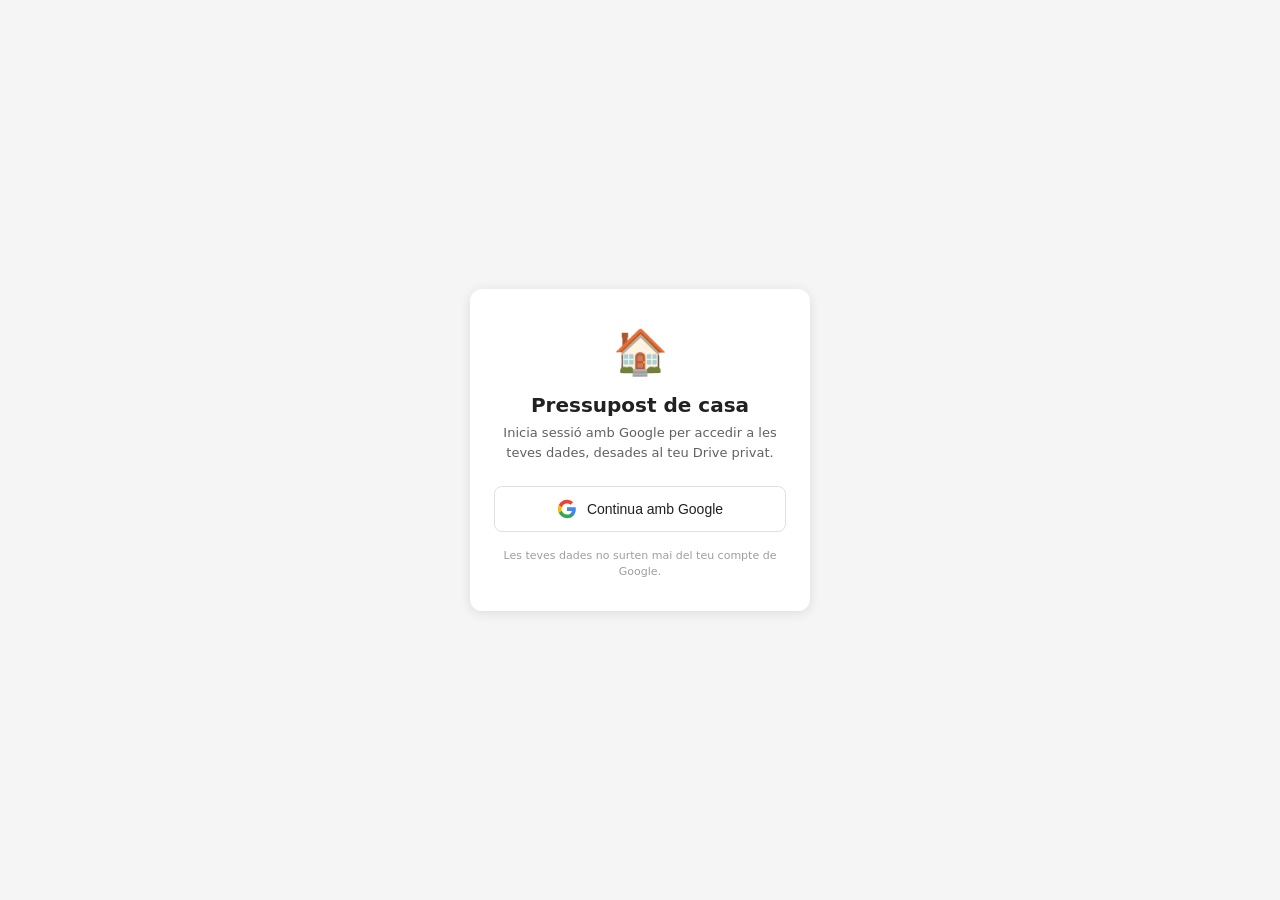
==== pressupost_casa.html @ 9c636fec "Add files via upload" ====
<!DOCTYPE html>
<html lang="ca">
<head>
<meta charset="UTF-8">
<meta name="viewport" content="width=device-width, initial-scale=1, maximum-scale=1, user-scalable=no">
<meta name="theme-color" content="#1565C0">
<meta name="mobile-web-app-capable" content="yes">
<title>Pressupost de casa</title>
<link rel="stylesheet" href="https://cdn.jsdelivr.net/npm/@tabler/icons-webfont@3.19.0/dist/tabler-icons.min.css">
<style>
*{box-sizing:border-box;margin:0;padding:0;-webkit-tap-highlight-color:transparent;}
html,body{height:100%;overflow:hidden;}
body{font-family:system-ui,-apple-system,sans-serif;background:#F5F5F5;color:#212121;font-size:14px;line-height:1.4;}
:root{
  --bg:#fff;--bg2:#F5F5F5;--bg3:#E0E0E0;
  --text:#212121;--text2:#616161;--text3:#9E9E9E;
  --border:#E0E0E0;
  --green:#2E7D32;--green-bg:#E8F5E9;--green-t:#2E7D32;
  --amber:#E65100;--amber-bg:#FFF3E0;--amber-t:#E65100;
  --red:#C62828;--red-bg:#FFEBEE;--red-t:#C62828;
  --blue:#1565C0;--blue-bg:#E3F2FD;--blue-t:#1565C0;
  --nav-w:260px;--header-h:52px;--radius:8px;
}
@media(prefers-color-scheme:dark){
  body{background:#121212;color:#EEEEEE;}
  :root{--bg:#1E1E1E;--bg2:#121212;--bg3:#2C2C2C;--text:#EEEEEE;--text2:#9E9E9E;--text3:#616161;--border:#333;--green:#66BB6A;--green-bg:#1B3A1B;--green-t:#66BB6A;--amber:#FFA726;--amber-bg:#3A2000;--amber-t:#FFA726;--red:#EF5350;--red-bg:#3A0000;--red-t:#EF5350;--blue:#90CAF9;--blue-bg:#0D2137;--blue-t:#90CAF9;}
}

/* LAYOUT */
#login-screen{position:fixed;inset:0;background:var(--bg2);display:flex;align-items:center;justify-content:center;z-index:300;padding:1.5rem;}
#login-screen.hidden{display:none;}
#app{display:none;height:100%;flex-direction:column;}
#app.visible{display:flex;}
#header{height:var(--header-h);background:var(--blue);color:#fff;display:flex;align-items:center;padding:0 8px;gap:4px;flex-shrink:0;box-shadow:0 2px 4px rgba(0,0,0,.3);z-index:20;}
#header-title{font-size:17px;font-weight:600;flex:1;padding:0 4px;}
.hbtn{background:none;border:none;color:rgba(255,255,255,.9);width:40px;height:40px;border-radius:50%;display:flex;align-items:center;justify-content:center;cursor:pointer;font-size:20px;}
.hbtn:active{background:rgba(255,255,255,.15);}
.drive-pill{font-size:11px;background:rgba(255,255,255,.15);padding:2px 8px;border-radius:12px;display:flex;align-items:center;gap:4px;white-space:nowrap;}
.ddot{width:6px;height:6px;border-radius:50%;background:#9E9E9E;}
.ddot.ok{background:#4CAF50;}.ddot.saving{background:#FFC107;animation:blink 1s infinite;}.ddot.err{background:#F44336;}
@keyframes blink{0%,100%{opacity:1}50%{opacity:.2}}

/* DRAWER */
#overlay{position:fixed;inset:0;background:rgba(0,0,0,.5);z-index:40;display:none;}
#overlay.open{display:block;}
#drawer{position:fixed;top:0;left:0;bottom:0;width:var(--nav-w);background:var(--bg);z-index:50;transform:translateX(-100%);transition:transform .25s ease;box-shadow:2px 0 8px rgba(0,0,0,.2);display:flex;flex-direction:column;}
#drawer.open{transform:translateX(0);}
.drawer-header{background:var(--blue);color:#fff;padding:1.25rem 1rem 1rem;flex-shrink:0;}
.drawer-logo{font-size:28px;margin-bottom:4px;}
.drawer-title{font-size:16px;font-weight:600;}
.drawer-sub{font-size:12px;opacity:.8;margin-top:2px;}
.drawer-body{flex:1;overflow-y:auto;padding:.5rem 0;}
.drawer-section{font-size:11px;font-weight:700;color:var(--text3);text-transform:uppercase;letter-spacing:.06em;padding:12px 16px 4px;}
.nav-btn{display:flex;align-items:center;gap:12px;padding:11px 16px;border:none;background:none;color:var(--text);width:100%;text-align:left;cursor:pointer;font-size:14px;border-radius:0;}
.nav-btn:active{background:var(--bg2);}
.nav-btn.active{background:var(--blue-bg);color:var(--blue-t);font-weight:600;}
.nav-btn i{font-size:20px;width:24px;text-align:center;color:var(--text2);}
.nav-btn.active i{color:var(--blue-t);}
.drawer-divider{height:1px;background:var(--border);margin:.4rem 0;}

/* PERIOD BAR */
#period-bar{background:var(--bg);border-bottom:1px solid var(--border);display:flex;align-items:center;gap:6px;padding:6px 10px;flex-shrink:0;overflow-x:auto;-webkit-overflow-scrolling:touch;}
#period-bar::-webkit-scrollbar{display:none;}
.pchip{padding:5px 12px;border-radius:16px;font-size:12px;border:1px solid var(--border);background:var(--bg);color:var(--text2);cursor:pointer;white-space:nowrap;flex-shrink:0;}
.pchip.active{background:var(--blue-bg);color:var(--blue-t);border-color:var(--blue);}
.year-sel{font-size:12px;padding:5px 8px;border:1px solid var(--border);border-radius:16px;background:var(--bg);color:var(--text);margin-left:auto;flex-shrink:0;}

/* DRIVE BAR */
#drive-bar{background:var(--bg2);border-bottom:1px solid var(--border);padding:3px 10px;display:flex;align-items:center;gap:6px;font-size:11px;color:var(--text2);flex-shrink:0;}

/* CONTENT */
#content{flex:1;overflow-y:auto;-webkit-overflow-scrolling:touch;padding-bottom:16px;}
.page{display:none;padding:10px;}
.page.active{display:block;}

/* CARDS */
.card{background:var(--bg);border-radius:var(--radius);padding:12px;margin-bottom:10px;box-shadow:0 1px 3px rgba(0,0,0,.1);}
.card-title{font-size:11px;font-weight:700;color:var(--text2);text-transform:uppercase;letter-spacing:.05em;margin-bottom:10px;}
.card-hdr{display:flex;justify-content:space-between;align-items:center;margin-bottom:10px;}
.card-hdr .card-title{margin-bottom:0;}

/* METRICS */
.metric-grid{display:grid;grid-template-columns:1fr 1fr;gap:8px;margin-bottom:10px;}
.metric-grid.c3{grid-template-columns:repeat(3,1fr);}
.mbox{background:var(--bg);border-radius:var(--radius);padding:10px;box-shadow:0 1px 3px rgba(0,0,0,.1);}
.mlabel{font-size:11px;color:var(--text2);margin-bottom:3px;}
.mvalue{font-size:18px;font-weight:700;}
.msub{font-size:11px;color:var(--text3);margin-top:1px;}
.mv-g{color:var(--green-t);}.mv-r{color:var(--red-t);}.mv-b{color:var(--blue-t);}

/* RESUM ROWS */
.srow{display:grid;grid-template-columns:1fr auto auto;gap:8px;align-items:center;padding:9px 0;border-bottom:1px solid var(--border);}
.srow:last-child{border-bottom:none;}
.sbar{height:3px;border-radius:2px;background:var(--bg3);overflow:hidden;margin-top:3px;}
.sfill{height:100%;border-radius:2px;}
.badge{display:inline-block;font-size:10px;font-weight:700;padding:2px 7px;border-radius:12px;}
.b-ok{background:var(--green-bg);color:var(--green-t);}
.b-warn{background:var(--amber-bg);color:var(--amber-t);}
.b-over{background:var(--red-bg);color:var(--red-t);}
.b-info{background:var(--blue-bg);color:var(--blue-t);}

/* ALERTS */
.abox{display:flex;gap:10px;padding:10px 12px;border-radius:var(--radius);margin-bottom:8px;}
.abox i{font-size:18px;flex-shrink:0;margin-top:1px;}
.atitle{font-size:13px;font-weight:600;margin-bottom:1px;}
.asub{font-size:12px;opacity:.8;}
.a-ok{background:var(--green-bg);}.a-ok i,.a-ok .atitle{color:var(--green-t);}
.a-warn{background:var(--amber-bg);}.a-warn i,.a-warn .atitle{color:var(--amber-t);}
.a-over{background:var(--red-bg);}.a-over i,.a-over .atitle{color:var(--red-t);}

/* FORMS */
.elabel{font-size:11px;color:var(--text2);margin-bottom:2px;}
input,select,textarea{width:100%;padding:9px 10px;font-size:13px;border:1px solid var(--border);border-radius:var(--radius);background:var(--bg);color:var(--text);}
input:focus,select:focus,textarea:focus{outline:none;border-color:var(--blue);}
.frow{display:grid;gap:8px;}
.frow.c2{grid-template-columns:1fr 1fr;}
.frow.c3{grid-template-columns:1fr 1fr 1fr;}

/* BUTTONS */
.btn{display:inline-flex;align-items:center;justify-content:center;gap:5px;padding:8px 14px;border-radius:var(--radius);font-size:13px;font-weight:500;cursor:pointer;border:none;}
.btn-p{background:var(--blue);color:#fff;}.btn-p:active{opacity:.85;}
.btn-o{background:none;border:1px solid var(--border);color:var(--text2);}.btn-o:active{background:var(--bg2);}
.btn-sm{padding:5px 10px;font-size:12px;}
.ibtn{width:36px;height:36px;padding:0;border-radius:50%;background:var(--bg2);color:var(--text2);display:inline-flex;align-items:center;justify-content:center;border:none;cursor:pointer;font-size:17px;flex-shrink:0;}
.ibtn:active{background:var(--bg3);}
.ibtn.d:active{background:var(--red-bg);color:var(--red-t);}
.fab{position:fixed;bottom:16px;right:16px;width:52px;height:52px;border-radius:50%;background:var(--blue);color:#fff;display:none;align-items:center;justify-content:center;font-size:22px;border:none;cursor:pointer;box-shadow:0 4px 10px rgba(21,101,192,.4);z-index:30;}
.fab:active{transform:scale(.95);}

/* ENTRY ROWS */
.erow{background:var(--bg);border-radius:var(--radius);padding:10px;margin-bottom:8px;box-shadow:0 1px 3px rgba(0,0,0,.08);}
.erow-top{display:flex;align-items:center;gap:8px;margin-bottom:8px;}
.eicon{width:36px;height:36px;border-radius:50%;display:flex;align-items:center;justify-content:center;font-size:16px;flex-shrink:0;}
.ebody{flex:1;min-width:0;}
.etitle{font-size:14px;font-weight:500;white-space:nowrap;overflow:hidden;text-overflow:ellipsis;}
.emeta{font-size:11px;color:var(--text2);margin-top:1px;}
.eamount{font-size:15px;font-weight:700;flex-shrink:0;}
.einput{padding:7px 9px;font-size:13px;border:1px solid var(--border);border-radius:var(--radius);background:var(--bg2);color:var(--text);width:100%;}
.einput:focus{outline:none;border-color:var(--blue);background:var(--bg);}

/* FIXED ITEMS */
.fxitem{background:var(--bg);border-radius:var(--radius);padding:10px;margin-bottom:8px;box-shadow:0 1px 3px rgba(0,0,0,.08);border-left:3px solid var(--blue);}
.fxhdr{display:flex;justify-content:space-between;align-items:flex-start;margin-bottom:8px;}

/* INFO ROW */
.irow{display:flex;justify-content:space-between;align-items:center;padding:8px 0;border-bottom:1px solid var(--border);font-size:13px;}
.irow:last-child{border-bottom:none;}

/* INVOICES */
.invcard{background:var(--bg);border-radius:var(--radius);padding:10px;margin-bottom:8px;box-shadow:0 1px 3px rgba(0,0,0,.08);}
.invhdr{display:flex;justify-content:space-between;align-items:flex-start;margin-bottom:10px;}
.invnum{font-size:12px;font-weight:700;color:var(--blue-t);}
.invtot{font-size:16px;font-weight:700;}

/* SEGMENT */
.seg{display:flex;background:var(--bg3);border-radius:var(--radius);padding:3px;margin-bottom:10px;}
.segbtn{flex:1;padding:7px;border-radius:6px;border:none;background:none;font-size:12px;font-weight:600;color:var(--text2);cursor:pointer;}
.segbtn.active{background:var(--bg);color:var(--blue-t);box-shadow:0 1px 3px rgba(0,0,0,.1);}

/* SECTION HDR */
.shdr{display:flex;justify-content:space-between;align-items:center;margin-bottom:10px;}
.shdr h2{font-size:15px;font-weight:700;}

/* ANNUAL */
.annual-grid{display:grid;grid-template-columns:repeat(3,1fr);gap:6px;margin-bottom:10px;}
.mpill{background:var(--bg);border-radius:var(--radius);padding:8px;text-align:center;border:1px solid transparent;box-shadow:0 1px 3px rgba(0,0,0,.08);}
.mpill.cur{border-color:var(--blue);background:var(--blue-bg);}
.mpname{font-size:11px;color:var(--text2);}
.mpill.cur .mpname{color:var(--blue-t);}
.mpval{font-size:13px;font-weight:600;margin-top:1px;}
.mpdiff{font-size:11px;margin-top:1px;}

/* SUBTABS */
.subtabs{display:flex;gap:5px;overflow-x:auto;margin-bottom:10px;padding-bottom:2px;}
.subtabs::-webkit-scrollbar{display:none;}
.stab{flex-shrink:0;padding:6px 12px;border-radius:14px;border:1px solid var(--border);background:var(--bg);color:var(--text2);font-size:12px;font-weight:500;cursor:pointer;}
.stab.active{background:var(--blue-bg);color:var(--blue-t);border-color:var(--blue);}

/* THRESH */
.trow{display:flex;align-items:center;gap:8px;padding:9px 0;border-bottom:1px solid var(--border);font-size:13px;}
.trow:last-child{border-bottom:none;}
.trow label{flex:1;}
.trow input[type=range]{width:90px;accent-color:var(--amber-t);}

/* PNT */
.pntacc{display:flex;align-items:center;gap:8px;padding:10px 0;border-bottom:1px solid var(--border);}
.pntacc:last-child{border-bottom:none;}
.pntdot{width:10px;height:10px;border-radius:50%;flex-shrink:0;}
.pntname{flex:1;font-size:14px;font-weight:500;}
.pntsub{font-size:11px;color:var(--text2);}
.pntval{font-size:15px;font-weight:700;}

/* CHART */
.chwrap{position:relative;width:100%;height:180px;}

/* TOAST */
#toast{position:fixed;bottom:80px;left:50%;transform:translateX(-50%);background:#323232;color:#fff;padding:8px 18px;border-radius:20px;font-size:13px;z-index:400;opacity:0;transition:opacity .2s;pointer-events:none;white-space:nowrap;}
#toast.show{opacity:1;}

/* LOGIN */
.lcard{background:var(--bg);border-radius:12px;padding:2rem 1.5rem;width:100%;max-width:340px;text-align:center;box-shadow:0 2px 12px rgba(0,0,0,.1);}
.llogo{font-size:44px;margin-bottom:.5rem;}
.ltitle{font-size:20px;font-weight:700;margin-bottom:.3rem;}
.lsub{font-size:13px;color:var(--text2);margin-bottom:1.5rem;line-height:1.5;}
.gbtn{display:flex;align-items:center;justify-content:center;gap:10px;width:100%;padding:12px;border:1px solid var(--border);border-radius:var(--radius);background:var(--bg);color:var(--text);font-size:14px;font-weight:500;cursor:pointer;}
.gbtn:active{background:var(--bg2);}
.gbtn svg{width:20px;height:20px;}
.lnote{font-size:11px;color:var(--text3);margin-top:1rem;}
</style>
</head>
<body>

<!-- LOGIN -->
<div id="login-screen">
  <div class="lcard">
    <div class="llogo">🏠</div>
    <div class="ltitle">Pressupost de casa</div>
    <div class="lsub">Inicia sessió amb Google per accedir a les teves dades, desades al teu Drive privat.</div>
    <button class="gbtn" id="google-btn" onclick="signIn()">
      <svg viewBox="0 0 24 24"><path d="M22.56 12.25c0-.78-.07-1.53-.2-2.25H12v4.26h5.92c-.26 1.37-1.04 2.53-2.21 3.31v2.77h3.57c2.08-1.92 3.28-4.74 3.28-8.09z" fill="#4285F4"/><path d="M12 23c2.97 0 5.46-.98 7.28-2.66l-3.57-2.77c-.98.66-2.23 1.06-3.71 1.06-2.86 0-5.29-1.93-6.16-4.53H2.18v2.84C3.99 20.53 7.7 23 12 23z" fill="#34A853"/><path d="M5.84 14.09c-.22-.66-.35-1.36-.35-2.09s.13-1.43.35-2.09V7.07H2.18C1.43 8.55 1 10.22 1 12s.43 3.45 1.18 4.93l2.85-2.22.81-.62z" fill="#FBBC05"/><path d="M12 5.38c1.62 0 3.06.56 4.21 1.64l3.15-3.15C17.45 2.09 14.97 1 12 1 7.7 1 3.99 3.47 2.18 7.07l3.66 2.84c.87-2.6 3.3-4.53 6.16-4.53z" fill="#EA4335"/></svg>
      Continua amb Google
    </button>
    <div class="lnote">Les teves dades no surten mai del teu compte de Google.</div>
  </div>
</div>

<!-- APP -->
<div id="app">
  <!-- HEADER -->
  <div id="header">
    <button class="hbtn" onclick="toggleDrawer()"><i class="ti ti-menu-2"></i></button>
    <span id="header-title">Resum</span>
    <div class="drive-pill"><div class="ddot" id="drive-dot"></div><span id="drive-st">—</span></div>
    <img id="user-avatar" style="width:28px;height:28px;border-radius:50%;border:2px solid rgba(255,255,255,.4);display:none;" src="" alt="">
    <button class="hbtn" onclick="signOut()" title="Sortir"><i class="ti ti-logout"></i></button>
  </div>

  <!-- DRAWER OVERLAY -->
  <div id="overlay" onclick="closeDrawer()"></div>

  <!-- DRAWER -->
  <div id="drawer">
    <div class="drawer-header">
      <div class="drawer-logo">🏠</div>
      <div class="drawer-title">Pressupost de casa</div>
      <div class="drawer-sub" id="drawer-user">—</div>
    </div>
    <div class="drawer-body">
      <div class="drawer-section">Principal</div>
      <button class="nav-btn active" id="nav-resum" onclick="showTab('resum')"><i class="ti ti-layout-dashboard"></i> Resum</button>
      <button class="nav-btn" id="nav-despeses" onclick="showTab('despeses')"><i class="ti ti-receipt"></i> Despeses</button>
      <button class="nav-btn" id="nav-ingressos" onclick="showTab('ingressos')"><i class="ti ti-wallet"></i> Ingressos</button>
      <button class="nav-btn" id="nav-pressupost" onclick="showTab('pressupost')"><i class="ti ti-calculator"></i> Pressupost</button>
      <button class="nav-btn" id="nav-avisos" onclick="showTab('avisos')"><i class="ti ti-bell"></i> Avisos</button>
      <div class="drawer-divider"></div>
      <div class="drawer-section">Planificació</div>
      <button class="nav-btn" id="nav-fixes" onclick="showTab('fixes')"><i class="ti ti-repeat"></i> Despeses fixes</button>
      <button class="nav-btn" id="nav-anual" onclick="showTab('anual')"><i class="ti ti-chart-bar"></i> Vista anual</button>
      <button class="nav-btn" id="nav-notes" onclick="showTab('notes')"><i class="ti ti-notes"></i> Notes</button>
      <div class="drawer-divider"></div>
      <div class="drawer-section">Activitat econòmica</div>
      <button class="nav-btn" id="nav-activitat" onclick="showTab('activitat')"><i class="ti ti-building-store"></i> Factures i IVA</button>
      <div class="drawer-divider"></div>
      <div class="drawer-section">Patrimoni</div>
      <button class="nav-btn" id="nav-pnt" onclick="showTab('pnt')"><i class="ti ti-scale"></i> Posició neta (PNT)</button>
      <div class="drawer-divider"></div>
      <div class="drawer-section">Configuració</div>
      <button class="nav-btn" id="nav-categories" onclick="showTab('categories')"><i class="ti ti-tag"></i> Categories</button>
      <button class="nav-btn" id="nav-exportar" onclick="showTab('exportar')"><i class="ti ti-download"></i> Exportar</button>
      <div style="padding:8px 16px;margin-top:4px;">
        <button class="btn btn-o btn-sm" style="width:100%;" onclick="saveNow()"><i class="ti ti-device-floppy"></i> Desar al Drive ara</button>
      </div>
    </div>
  </div>

  <!-- PERIOD BAR -->
  <div id="period-bar" style="display:none;">
    <div class="pchip active" data-val="cur" onclick="setPeriod(this)">Aquest mes</div>
    <div class="pchip" data-val="p3" onclick="setPeriod(this)">3 mesos</div>
    <div class="pchip" data-val="p6" onclick="setPeriod(this)">6 mesos</div>
    <div class="pchip" data-val="p9" onclick="setPeriod(this)">9 mesos</div>
    <div class="pchip" data-val="all" onclick="setPeriod(this)">Any sencer</div>
    <select class="year-sel" id="yearSel" onchange="changeYear()">
      <option value="2024">2024</option><option value="2025">2025</option><option value="2026" selected>2026</option>
    </select>
  </div>

  <!-- DRIVE BAR -->
  <div id="drive-bar">
    <i class="ti ti-brand-google-drive" style="font-size:13px;color:#4285F4;"></i>
    <span id="drive-status">Connectant...</span>
    <button onclick="saveNow()" style="margin-left:auto;font-size:11px;padding:2px 8px;border-radius:10px;border:1px solid var(--border);background:var(--bg);color:var(--text2);cursor:pointer;">Desar</button>
  </div>

  <!-- CONTENT -->
  <div id="content">

    <!-- RESUM -->
    <div id="page-resum" class="page active">
      <div id="alert-summary"></div>
      <div class="metric-grid" id="metrics"></div>
      <div class="card">
        <div class="card-hdr">
          <span class="card-title">Per categoria</span>
          <span style="font-size:11px;color:var(--text2);"><span style="color:var(--green-t);">●</span> Bé <span style="color:var(--amber-t);">●</span> Proper <span style="color:var(--red-t);">●</span> Superat</span>
        </div>
        <div id="resum-cats"></div>
      </div>
    </div>

    <!-- DESPESES -->
    <div id="page-despeses" class="page">
      <div class="shdr"><h2>Despeses del mes</h2><button class="btn btn-p btn-sm" onclick="addExpense()"><i class="ti ti-plus"></i> Afegir</button></div>
      <div id="expense-list"></div>
    </div>

    <!-- INGRESSOS -->
    <div id="page-ingressos" class="page">
      <div class="shdr"><h2>Ingressos del mes</h2><button class="btn btn-p btn-sm" onclick="addIncome()"><i class="ti ti-plus"></i> Afegir</button></div>
      <div id="income-list"></div>
      <div class="card" style="background:var(--bg2);box-shadow:none;margin-top:4px;">
        <div class="card-title">Resum econòmic</div>
        <div id="income-summary"></div>
      </div>
    </div>

    <!-- PRESSUPOST -->
    <div id="page-pressupost" class="page">
      <div class="card">
        <div class="card-hdr">
          <span class="card-title">Despeses fixes del mes</span>
          <button class="btn btn-o btn-sm" onclick="showTab('fixes')"><i class="ti ti-settings"></i></button>
        </div>
        <div id="budget-fixes"></div>
      </div>
      <div class="card">
        <div class="card-hdr">
          <span class="card-title">Partides variables</span>
          <button class="ibtn" onclick="addBudget()"><i class="ti ti-plus"></i></button>
        </div>
        <div id="budget-variables"></div>
      </div>
      <div style="background:var(--blue-bg);border-radius:var(--radius);padding:10px 12px;display:flex;justify-content:space-between;align-items:center;">
        <span style="font-size:13px;color:var(--blue-t);font-weight:600;">Total pressupostat</span>
        <span style="font-size:18px;font-weight:700;color:var(--blue-t);" id="budget-total-disp">0,00 €</span>
      </div>
    </div>

    <!-- AVISOS -->
    <div id="page-avisos" class="page">
      <div class="card">
        <div class="card-title">Configuració d'avisos</div>
        <div class="trow"><i class="ti ti-alert-triangle" style="color:var(--amber-t);font-size:18px;"></i><label>Avís "proper al límit"</label><input type="range" min="50" max="95" step="5" id="threshWarn" value="80" oninput="updateThresh()"><span style="font-weight:700;color:var(--amber-t);min-width:32px;text-align:right;" id="threshWarnVal">80%</span></div>
        <div class="trow"><i class="ti ti-circle-x" style="color:var(--red-t);font-size:18px;"></i><label>Superat el pressupost</label><span style="font-size:12px;color:var(--text2);">100% (fix)</span></div>
      </div>
      <div class="card"><div class="card-title">Avisos actius</div><div id="alerts-list"></div></div>
    </div>

    <!-- FIXES -->
    <div id="page-fixes" class="page">
      <div class="shdr"><h2>Despeses fixes</h2><button class="btn btn-p btn-sm" onclick="addFixed()"><i class="ti ti-plus"></i> Afegir</button></div>
      <div id="fixed-list"></div>
      <div style="background:var(--blue-bg);border-radius:var(--radius);padding:10px 12px;display:flex;justify-content:space-between;align-items:center;margin-top:4px;">
        <span style="font-size:13px;color:var(--blue-t);font-weight:600;">Cost mensual equivalent</span>
        <span style="font-size:18px;font-weight:700;color:var(--blue-t);" id="fixed-monthly-disp">0,00 €</span>
      </div>
    </div>

    <!-- CATEGORIES -->
    <div id="page-categories" class="page">
      <div class="card">
        <div class="card-title">Categories</div>
        <div id="cat-list"></div>
        <div style="display:flex;gap:8px;margin-top:10px;padding-top:10px;border-top:1px solid var(--border);">
          <input type="text" id="cat-new-name" placeholder="Nova categoria..." style="flex:1;">
          <button class="btn btn-p" onclick="addCat()"><i class="ti ti-plus"></i></button>
        </div>
      </div>
    </div>

    <!-- NOTES -->
    <div id="page-notes" class="page">
      <div class="card">
        <div class="card-title" id="notes-month-label">Notes del mes</div>
        <textarea id="notes-input" style="min-height:110px;resize:vertical;" placeholder="Apunta decisions, incidències o qualsevol cosa rellevant..." oninput="saveNote()"></textarea>
        <div style="font-size:11px;color:var(--text2);margin-top:4px;" id="notes-saved"></div>
      </div>
      <div class="card"><div class="card-title">Notes d'altres mesos</div><div id="notes-history"></div></div>
    </div>

    <!-- EXPORTAR -->
    <div id="page-exportar" class="page">
      <div class="card" style="padding:0;overflow:hidden;">
        <button class="nav-btn" onclick="exportCSV('month')"><i class="ti ti-file-spreadsheet" style="color:var(--green-t);"></i> CSV mes actual</button>
        <div style="height:1px;background:var(--border);"></div>
        <button class="nav-btn" onclick="exportCSV('year')"><i class="ti ti-table" style="color:var(--green-t);"></i> CSV any complet</button>
        <div style="height:1px;background:var(--border);"></div>
        <button class="nav-btn" onclick="exportText()"><i class="ti ti-clipboard-text" style="color:var(--blue-t);"></i> Copiar resum en text</button>
        <div style="height:1px;background:var(--border);"></div>
        <button class="nav-btn" onclick="window.print()"><i class="ti ti-printer"></i> Imprimir / PDF</button>
      </div>
    </div>

    <!-- ANUAL -->
    <div id="page-anual" class="page">
      <div class="shdr"><h2>Vista anual <span id="anual-year-lbl"></span></h2></div>
      <div class="annual-grid" id="annual-grid"></div>
      <div class="card">
        <div class="chwrap"><canvas id="anualChart"></canvas></div>
        <div style="display:flex;gap:10px;margin-top:8px;font-size:11px;color:var(--text2);flex-wrap:wrap;">
          <span><span style="display:inline-block;width:8px;height:8px;border-radius:2px;background:#1565C0;margin-right:3px;"></span>Ingressos</span>
          <span><span style="display:inline-block;width:8px;height:8px;border-radius:2px;background:#BBDEFB;margin-right:3px;"></span>Pressupost</span>
          <span><span style="display:inline-block;width:8px;height:8px;border-radius:2px;background:#2E7D32;margin-right:3px;"></span>Gastat</span>
        </div>
      </div>
      <div class="metric-grid" id="anual-metrics"></div>
    </div>

    <!-- ACTIVITAT ECONÒMICA -->
    <div id="page-activitat" class="page">
      <!-- Any + subtabs -->
      <div style="display:flex;justify-content:space-between;align-items:center;margin-bottom:8px;">
        <span style="font-size:13px;font-weight:600;">Any:</span>
        <select id="act-year-sel" onchange="renderActivitat()" style="font-size:13px;padding:5px 10px;border:1px solid var(--border);border-radius:14px;background:var(--bg);color:var(--text);">
          <option value="2024">2024</option><option value="2025">2025</option><option value="2026" selected>2026</option>
        </select>
      </div>
      <div class="subtabs">
        <button class="stab active" id="sub-emeses" onclick="showActSub('emeses')"><i class="ti ti-file-arrow-right"></i> 1. Emeses</button>
        <button class="stab" id="sub-rebudes" onclick="showActSub('rebudes')"><i class="ti ti-file-arrow-left"></i> 2. Rebudes</button>
        <button class="stab" id="sub-303" onclick="showActSub('303')"><i class="ti ti-report"></i> 3. IVA</button>
        <button class="stab" id="sub-irpf" onclick="showActSub('irpf')"><i class="ti ti-report-money"></i> 4. IRPF</button>
        <button class="stab" id="sub-clients" onclick="showActSub('clients')"><i class="ti ti-users"></i> Clients</button>
      </div>

      <!-- 1. FACTURES EMESES -->
      <div id="act-emeses">
        <div class="shdr">
          <h2>Factures emeses</h2>
          <div style="display:flex;gap:6px;">
            <select id="act-filter-act" onchange="renderEmeses()" style="font-size:12px;padding:4px 8px;border:1px solid var(--border);border-radius:var(--radius);background:var(--bg);color:var(--text);">
              <option value="totes">Totes les activitats</option>
              <option value="economista">Economista</option>
              <option value="lloguer">Lloguer</option>
            </select>
            <button class="btn btn-p btn-sm" onclick="addFactura('emesa')"><i class="ti ti-plus"></i> Nova</button>
          </div>
        </div>
        <div id="emeses-list"></div>
        <div id="emeses-totals" style="margin-top:4px;"></div>
      </div>

      <!-- 2. FACTURES REBUDES -->
      <div id="act-rebudes" style="display:none;">
        <div class="shdr">
          <h2>Factures rebudes</h2>
          <div style="display:flex;gap:6px;">
            <select id="reb-filter" onchange="renderRebudes()" style="font-size:12px;padding:4px 8px;border:1px solid var(--border);border-radius:var(--radius);background:var(--bg);color:var(--text);">
              <option value="totes">Totes</option>
              <option value="iva">Amb IVA</option>
              <option value="irpf">Amb IRPF</option>
            </select>
            <button class="btn btn-p btn-sm" onclick="addFactura('rebuda')"><i class="ti ti-plus"></i> Nova</button>
          </div>
        </div>
        <div id="rebudes-list"></div>
        <div id="rebudes-totals" style="margin-top:4px;"></div>
      </div>

      <!-- 3. LIQUIDACIÓ IVA -->
      <div id="act-303" style="display:none;">
        <div class="shdr"><h2>Liquidació IVA (Model 303)</h2></div>
        <div class="seg">
          <button class="segbtn active" id="q303-1" onclick="setQ303(1)">1r trim.</button>
          <button class="segbtn" id="q303-2" onclick="setQ303(2)">2n trim.</button>
          <button class="segbtn" id="q303-3" onclick="setQ303(3)">3r trim.</button>
          <button class="segbtn" id="q303-4" onclick="setQ303(4)">4t trim.</button>
          <button class="segbtn" id="q303-0" onclick="setQ303(0)">Anual</button>
        </div>
        <div id="panel-303"></div>
        <button class="btn btn-o" style="width:100%;margin-top:8px;" onclick="export303CSV()"><i class="ti ti-download"></i> Exportar CSV</button>
      </div>

      <!-- 4. LIQUIDACIÓ IRPF -->
      <div id="act-irpf" style="display:none;">
        <div class="shdr"><h2>Liquidació IRPF</h2></div>
        <div id="panel-irpf"></div>
        <button class="btn btn-o" style="width:100%;margin-top:8px;" onclick="exportIRPFCSV()"><i class="ti ti-download"></i> Exportar CSV</button>
      </div>

      <!-- CLIENTS -->
      <div id="act-clients" style="display:none;">
        <div class="shdr">
          <h2>Base de dades de clients</h2>
          <button class="btn btn-p btn-sm" onclick="addClient()"><i class="ti ti-plus"></i> Nou client</button>
        </div>
        <div id="clients-list"></div>
      </div>
    </div>

    <!-- PNT -->
    <div id="page-pnt" class="page">
      <div class="metric-grid c3" id="pnt-metrics"></div>
      <div class="seg">
        <button class="segbtn active" id="pnt-seg-actual" onclick="setPNTSeg('actual')">Ara</button>
        <button class="segbtn" id="pnt-seg-historial" onclick="setPNTSeg('historial')">Historial</button>
        <button class="segbtn" id="pnt-seg-grafic" onclick="setPNTSeg('grafic')">Gràfic</button>
      </div>
      <div id="pnt-actual">
        <div class="card"><div class="card-hdr"><span class="card-title">Comptes (actius)</span><button class="ibtn" onclick="addPntAccount()"><i class="ti ti-plus"></i></button></div><div id="pnt-accounts"></div><div class="irow" style="border-top:1px solid var(--border);margin-top:6px;padding-top:6px;"><strong>Total actius</strong><strong class="mv-g" id="pnt-total-actius">0,00 €</strong></div></div>
        <div class="card"><div class="card-hdr"><span class="card-title">Deutes (passius)</span><button class="ibtn" onclick="addPntLiability()"><i class="ti ti-plus"></i></button></div><div id="pnt-liabilities"></div><div class="irow" style="border-top:1px solid var(--border);margin-top:6px;padding-top:6px;"><strong>Total passius</strong><strong class="mv-r" id="pnt-total-passius">0,00 €</strong></div></div>
        <button class="btn btn-p" style="width:100%;padding:12px;" onclick="addPntSnapshot()"><i class="ti ti-plus"></i> Nou registre de saldos</button>
      </div>
      <div id="pnt-historial" style="display:none;"><div id="pnt-history"></div></div>
      <div id="pnt-grafic" style="display:none;"><div class="card"><div class="chwrap"><canvas id="pntChart"></canvas></div></div></div>
    </div>

  </div><!-- /content -->
</div><!-- /app -->

<div id="toast"></div>
<script src="https://cdnjs.cloudflare.com/ajax/libs/Chart.js/4.4.1/chart.umd.js"></script>
<script>
const CLIENT_ID='885958122338-e1jsq9jusfg1o4bg92klrutmdgbpl9ma.apps.googleusercontent.com';
const SCOPES='https://www.googleapis.com/auth/drive.appdata';
const FILE_NAME='pressupost_dades.json';

const DEFAULT_CATS=[
  {id:'habitatge',l:'Habitatge',ic:'ti-home',fixed:true},
  {id:'alimentacio',l:'Alimentació',ic:'ti-shopping-cart',fixed:true},
  {id:'transport',l:'Transport',ic:'ti-car',fixed:true},
  {id:'salut',l:'Salut',ic:'ti-heart',fixed:true},
  {id:'lleure',l:'Lleure',ic:'ti-confetti',fixed:true},
  {id:'educacio',l:'Educació',ic:'ti-school',fixed:true},
  {id:'roba',l:'Roba',ic:'ti-shirt',fixed:true},
  {id:'estalvi',l:'Estalvi',ic:'ti-piggy-bank',fixed:true},
  {id:'subscripcions',l:'Subscripcions',ic:'ti-brand-netflix',fixed:true},
  {id:'assegurances',l:'Assegurances',ic:'ti-shield',fixed:true},
  {id:'altres',l:'Altres',ic:'ti-dots',fixed:true},
];
const FREQS=[{id:'mensual',l:'Mensual',m:1},{id:'trimestral',l:'Trimestral',m:1/3},{id:'semestral',l:'Semestral',m:1/6},{id:'anual',l:'Anual',m:1/12}];
const MNAMES=['Gen','Feb','Mar','Abr','Mai','Jun','Jul','Ago','Set','Oct','Nov','Des'];
const MFULL=['Gener','Febrer','Març','Abril','Maig','Juny','Juliol','Agost','Setembre','Octubre','Novembre','Desembre'];
const IVA_TYPES=[{v:21,l:'21%'},{v:10,l:'10%'},{v:4,l:'4%'},{v:0,l:'0%'}];
const IRPF_TYPES=[{v:0,l:'Cap'},{v:7,l:'7%'},{v:15,l:'15%'},{v:19,l:'19%'}];
const CONCEPTES_AEAT=['— Selecciona —','Compra de existències','Altres consums d\'explotació','Arrendaments i cànons','Reparacions i conservació','Serveis de professionals independents','Transports','Primes d\'assegurances','Serveis bancaris i similars','Publicitat i relacions públiques','Subministraments','Altres serveis exteriors','Tributs fiscalment deduïbles','Despeses de personal','Altres despeses deduïbles','Amortització immobilitzat material','Amortització immobilitzat immaterial','Despeses financeres','Manteniment del contribuent (art.30.2.5c LI)','No deduïble a IRPF'];
const CAT_COLORS=['#1565C0','#2E7D32','#E65100','#C62828','#6A1B9A','#00695C','#558B2F','#4E342E'];
const PNT_CA=['#1565C0','#00695C','#2E7D32','#4527A0','#0277BD'];
const PNT_CP=['#C62828','#AD1457','#6A1B9A','#4E342E','#37474F'];

let curM=new Date().getMonth(), curSel='cur', curY=new Date().getFullYear();
let nid=200, anualChart=null, pntChart=null, threshWarn=80;
let accessToken=null, driveFileId=null, saveTimer=null;
let actSub='emeses', actActivitat='totes', q303=1, pntSeg='actual';

let DB={
  cats:[...DEFAULT_CATS],income:{},budget:{},expenses:{},notes:{},
  activitat:{emeses:[],rebudes:[]},
  pnt:{comptes:[],passius:[],snapshots:[]},
  fixed:[{id:1,cat:'habitatge',desc:'Lloguer / hipoteca',amount:0,freq:'mensual',compteId:'',dia:1}]
};

// ── DRAWER ──
function toggleDrawer(){
  document.getElementById('drawer').classList.toggle('open');
  document.getElementById('overlay').classList.toggle('open');
}
function closeDrawer(){
  document.getElementById('drawer').classList.remove('open');
  document.getElementById('overlay').classList.remove('open');
}

// ── AUTH ──
const REDIRECT_URI=window.location.href.split('?')[0].split('#')[0];

function signIn(){
  // Flux OAuth2 implicit — redirecció completa, sense popup
  const params=new URLSearchParams({
    client_id:CLIENT_ID,
    redirect_uri:REDIRECT_URI,
    response_type:'token',
    scope:SCOPES,
    prompt:'select_account',
    state:'pressupost_auth'
  });
  window.location.assign('https://accounts.google.com/o/oauth2/v2/auth?'+params.toString());
}

function signOut(){
  accessToken=null;
  history.replaceState(null,'',window.location.pathname);
  document.getElementById('app').classList.remove('visible');
  document.getElementById('login-screen').classList.remove('hidden');
}

function checkAuthCallback(){
  const hash=window.location.hash;
  if(!hash||hash.length<2)return;
  // El hash pot venir com #state=...&access_token=... o #access_token=...&state=...
  const params=new URLSearchParams(hash.substring(1));
  const token=params.get('access_token');
  if(!token||token.length<10)return;
  accessToken=token;
  // Netejar hash
  history.replaceState(null,'',window.location.pathname);
  // Mostrar app immediatament
  document.getElementById('login-screen').classList.add('hidden');
  document.getElementById('app').classList.add('visible');
  const now=new Date();curM=now.getMonth();curY=now.getFullYear();
  const ySel=document.getElementById('yearSel');
  if(ySel)ySel.value=curY;
  ensureM();
  // Carregar dades del Drive
  loadFromDrive();
  // Info usuari (en segon pla)
  fetch('https://www.googleapis.com/oauth2/v3/userinfo',{headers:{Authorization:'Bearer '+accessToken}})
    .then(x=>x.json()).then(u=>{
      const av=document.getElementById('user-avatar');
      if(u.picture){av.src=u.picture;av.style.display='block';}
      const du=document.getElementById('drawer-user');
      if(du)du.textContent=u.email||'—';
    }).catch(()=>{});
}

// ── DRIVE ──
function driveStatus(state,msg){
  const dot=document.getElementById('drive-dot');
  document.getElementById('drive-status').textContent=msg;
  document.getElementById('drive-st').textContent=state==='ok'?'✓':state==='saving'?'…':'!';
  dot.className='ddot '+(state==='ok'?'ok':state==='saving'?'saving':'err');
}
async function loadFromDrive(){
  driveStatus('saving','Carregant...');
  try{
    const res=await fetch('https://www.googleapis.com/drive/v3/files?spaces=appDataFolder&q=name%3D%22'+FILE_NAME+'%22&fields=files(id)',{headers:{Authorization:'Bearer '+accessToken}});
    const data=await res.json();
    if(data.files&&data.files.length>0){
      driveFileId=data.files[0].id;
      const fr=await fetch('https://www.googleapis.com/drive/v3/files/'+driveFileId+'?alt=media',{headers:{Authorization:'Bearer '+accessToken}});
      const saved=await fr.json();
      DB=Object.assign({cats:[...DEFAULT_CATS],activitat:{emeses:[],rebudes:[]},pnt:{comptes:[],passius:[],snapshots:[]},clients:[]},saved);
      if(!DB.activitat)DB.activitat={emeses:[],rebudes:[]};
      if(!DB.pnt)DB.pnt={comptes:[],passius:[],snapshots:[]};
      if(!DB.clients)DB.clients=[];
      DEFAULT_CATS.forEach(dc=>{if(!DB.cats.find(c=>c.id===dc.id))DB.cats.unshift(dc);});
      const allIds=[...Object.values(DB.income||{}).flat(),...Object.values(DB.budget||{}).flat(),...Object.values(DB.expenses||{}).flat(),(DB.activitat.emeses||[]),(DB.activitat.rebudes||[]),(DB.fixed||[])].map(r=>r&&r.id||0);
      nid=Math.max(nid,...allIds)+1;
      driveStatus('ok','Carregat');
    } else {driveStatus('ok','Fitxer nou');}
    ensureM();renderAll();
  }catch(e){driveStatus('err','Error: '+e.message);}
}
async function saveToDrive(){
  if(!accessToken)return;
  driveStatus('saving','Desant...');
  const body=JSON.stringify(DB);
  try{
    if(driveFileId){
      await fetch('https://www.googleapis.com/upload/drive/v3/files/'+driveFileId+'?uploadType=media',{method:'PATCH',headers:{Authorization:'Bearer '+accessToken,'Content-Type':'application/json'},body});
    } else {
      const meta=await fetch('https://www.googleapis.com/drive/v3/files',{method:'POST',headers:{Authorization:'Bearer '+accessToken,'Content-Type':'application/json'},body:JSON.stringify({name:FILE_NAME,parents:['appDataFolder']})});
      driveFileId=(await meta.json()).id;
      await fetch('https://www.googleapis.com/upload/drive/v3/files/'+driveFileId+'?uploadType=media',{method:'PATCH',headers:{Authorization:'Bearer '+accessToken,'Content-Type':'application/json'},body});
    }
    driveStatus('ok','Desat · '+new Date().toLocaleTimeString('ca',{hour:'2-digit',minute:'2-digit'}));
  }catch(e){driveStatus('err','Error desant');}
}
function scheduleSave(){clearTimeout(saveTimer);saveTimer=setTimeout(saveToDrive,2000);}
function saveNow(){saveToDrive();}

// ── HELPERS ──
function key(m,y){return(y!==undefined?y:curY)+'-'+(m!==undefined?m:curM);}
function getIncome(m,y){return DB.income[key(m,y)]||[];}
function getBudget(m,y){return(DB.budget[key(m,y)]||[]).filter(r=>!r.fromFixed);}
function getExpenses(m,y){return DB.expenses[key(m,y)]||[];}
function ensureM(){if(!DB.income[key()])DB.income[key()]=[];if(!DB.budget[key()])DB.budget[key()]=[];if(!DB.expenses[key()])DB.expenses[key()]=[];}
function catLabel(id){const c=DB.cats.find(c=>c.id===id);return c?c.l:id;}
function catIcon(id){const c=DB.cats.find(c=>c.id===id);return c?c.ic:'ti-dots';}
function catColor(id){const i=DB.cats.findIndex(c=>c.id===id);return CAT_COLORS[Math.max(0,i)%CAT_COLORS.length];}
function catOpts(sel){return DB.cats.map(c=>`<option value="${c.id}"${c.id===sel?' selected':''}>${c.l}</option>`).join('');}
function freqOpts(sel){return FREQS.map(f=>`<option value="${f.id}"${f.id===sel?' selected':''}>${f.l}</option>`).join('');}
function fmt(n){return parseFloat(n||0).toFixed(2).replace('.',',')+'\u00a0€';}
function fmtE(n){return fmt(n);}
function toast(msg){const t=document.getElementById('toast');t.textContent=msg;t.classList.add('show');setTimeout(()=>t.classList.remove('show'),2500);}
function pntCompteOpts(sel){return'<option value="">— Compte —</option>'+(DB.pnt&&DB.pnt.comptes||[]).map(c=>`<option value="${c.id}"${c.id===sel?' selected':''}>${c.nom}</option>`).join('');}

// ── PERIOD ──
function periodSlots(){
  if(curSel==='cur')return[{m:curM,y:curY}];
  if(curSel==='all')return Array.from({length:12},(_,m)=>({m,y:curY}));
  const n=parseInt(curSel[1]);
  return Array.from({length:n},(_,i)=>{let mm=curM-(n-1-i),yy=curY;if(mm<0){mm+=12;yy--;}return{m:mm,y:yy};});
}
function setPeriod(el){
  document.querySelectorAll('.pchip').forEach(c=>c.classList.remove('active'));
  el.classList.add('active');curSel=el.dataset.val;
  if(curSel==='cur')curM=new Date().getMonth();
  ensureM();renderAll();
}
function changeYear(){curY=parseInt(document.getElementById('yearSel').value);ensureM();renderAll();}
function getIncomeP(){return periodSlots().flatMap(({m,y})=>getIncome(m,y));}
function getBudgetP(){return periodSlots().flatMap(({m,y})=>getBudget(m,y));}
function getExpensesP(){return periodSlots().flatMap(({m,y})=>getExpenses(m,y));}
function totalIncome(){return getIncomeP().reduce((s,r)=>s+r.amount,0);}
function totalExpenses(){return getExpensesP().reduce((s,r)=>s+r.amount,0);}
function fixesDelMes(){return DB.fixed.filter(f=>{if(!f.amount||!f.desc)return false;if(f.freq==='mensual')return true;if(f.freq==='trimestral')return curM%3===0;if(f.freq==='semestral')return curM%6===0;if(f.freq==='anual')return curM===0;return false;});}
function fixedMonthly(){return DB.fixed.reduce((s,f)=>{const fr=FREQS.find(x=>x.id===f.freq);return s+(fr?f.amount*fr.m:f.amount);},0);}
function totalBudget(){
  const slots=periodSlots();
  const fxM=fixesDelMes().reduce((s,f)=>s+f.amount*(FREQS.find(fr=>fr.id===f.freq)||{m:1}).m,0);
  return slots.length*fxM+getBudgetP().reduce((s,r)=>s+r.amount,0);
}

// ── NAVIGATION ──
const PAGE_TITLES={resum:'Resum',despeses:'Despeses',ingressos:'Ingressos',pressupost:'Pressupost',avisos:'Avisos',fixes:'Despeses fixes',categories:'Categories',notes:'Notes',exportar:'Exportar',anual:'Vista anual',activitat:'Activitat econòmica',pnt:'Posició Neta (PNT)'};
const PERIOD_PAGES=['resum','despeses','ingressos','pressupost'];

function showTab(name){
  closeDrawer();
  document.querySelectorAll('.page').forEach(p=>p.classList.remove('active'));
  const pg=document.getElementById('page-'+name);if(pg)pg.classList.add('active');
  document.querySelectorAll('.nav-btn').forEach(b=>b.classList.remove('active'));
  const nb=document.getElementById('nav-'+name);if(nb)nb.classList.add('active');
  document.getElementById('header-title').textContent=PAGE_TITLES[name]||name;
  document.getElementById('period-bar').style.display=PERIOD_PAGES.includes(name)?'flex':'none';
  if(name==='anual')setTimeout(renderAnual,50);
  if(name==='notes')renderNotes();
  if(name==='categories')renderCats();
  if(name==='avisos')renderAlerts();
  if(name==='fixes'){renderFixed();}
  if(name==='activitat'){if(!DB.activitat)DB.activitat={emeses:[],rebudes:[]};if(!DB.clients)DB.clients=[];renderActivitat();showActSub('emeses');}
  if(name==='pnt'){if(!DB.pnt)DB.pnt={comptes:[],passius:[],snapshots:[]};renderPNT();}
}

function setPNTSeg(s){
  pntSeg=s;
  ['actual','historial','grafic'].forEach(x=>{
    document.getElementById('pnt-seg-'+x).className='segbtn'+(x===s?' active':'');
    document.getElementById('pnt-'+x).style.display=x===s?'':'none';
  });
  if(s==='grafic')setTimeout(renderPNTChart,50);
  if(s==='historial')renderPNTHistory();
}

// ── ALERTS ──
function updateThresh(){
  threshWarn=parseInt(document.getElementById('threshWarn').value);
  document.getElementById('threshWarnVal').textContent=threshWarn+'%';
  renderAlerts();renderResumCats();renderAlertSummary();
}
function computeAlerts(){
  const bud=getBudgetP(),exp=getExpensesP(),fixes=fixesDelMes();
  const cats=[...new Set([...bud.map(r=>r.cat),...exp.map(r=>r.cat),...fixes.map(f=>f.cat)])];
  const alerts=[];
  for(const cat of cats){
    const b=bud.filter(r=>r.cat===cat).reduce((s,r)=>s+r.amount,0)+fixes.filter(f=>f.cat===cat).reduce((s,f)=>s+f.amount*(FREQS.find(fr=>fr.id===f.freq)||{m:1}).m,0);
    const e=exp.filter(r=>r.cat===cat).reduce((s,r)=>s+r.amount,0);
    if(!b&&!e)continue;
    const pct=b>0?e/b*100:(e>0?101:0);
    if(pct>100)alerts.push({type:'over',cat,b,e,pct});
    else if(pct>=threshWarn)alerts.push({type:'warn',cat,b,e,pct});
  }
  const inc=totalIncome(),totExp=totalExpenses();
  if(inc>0&&totExp>inc)alerts.push({type:'global',inc,totExp});
  return alerts;
}
function renderAlertSummary(){
  const alerts=computeAlerts();
  const el=document.getElementById('alert-summary');
  if(!alerts.length){el.innerHTML='';return;}
  const over=alerts.filter(a=>a.type==='over'),warn=alerts.filter(a=>a.type==='warn'),glob=alerts.filter(a=>a.type==='global');
  let html='';
  if(glob.length)html+=`<div class="abox a-over"><i class="ti ti-trending-up"></i><div><div class="atitle">Despeses superen ingressos</div><div class="asub">Gastat ${fmt(glob[0].totExp)} · Ingressos ${fmt(glob[0].inc)}</div></div></div>`;
  if(over.length)html+=`<div class="abox a-over"><i class="ti ti-circle-x"></i><div><div class="atitle">${over.length} categoria${over.length>1?'es':''} superada${over.length>1?'es':''}</div><div class="asub">${over.map(a=>catLabel(a.cat)).join(', ')}</div></div></div>`;
  if(warn.length)html+=`<div class="abox a-warn"><i class="ti ti-alert-triangle"></i><div><div class="atitle">${warn.length} categoria${warn.length>1?'es':''} propera al límit</div><div class="asub">${warn.map(a=>catLabel(a.cat)+' ('+Math.round(a.pct)+'%)').join(', ')}</div></div></div>`;
  el.innerHTML=html;
}
function renderAlerts(){
  const el=document.getElementById('alerts-list');if(!el)return;
  const alerts=computeAlerts();
  if(!alerts.length){el.innerHTML='<div class="abox a-ok"><i class="ti ti-circle-check"></i><div><div class="atitle">Tot sota control</div><div class="asub">Cap categoria ha superat el llindar.</div></div></div>';return;}
  el.innerHTML=alerts.map(a=>{
    if(a.type==='global')return`<div class="abox a-over"><i class="ti ti-trending-up"></i><div><div class="atitle">Despeses superiors als ingressos</div><div class="asub">Ingressos: ${fmt(a.inc)} · Gastat: ${fmt(a.totExp)} · Dèficit: ${fmt(a.totExp-a.inc)}</div></div></div>`;
    if(a.type==='over')return`<div class="abox a-over"><i class="ti ti-circle-x"></i><div><div class="atitle">${catLabel(a.cat)}: pressupost superat</div><div class="asub">Pressupost: ${fmt(a.b)} · Gastat: ${fmt(a.e)} · Excés: ${fmt(a.e-a.b)}</div></div></div>`;
    return`<div class="abox a-warn"><i class="ti ti-alert-triangle"></i><div><div class="atitle">${catLabel(a.cat)}: proper al límit (${Math.round(a.pct)}%)</div><div class="asub">Resta: ${fmt(a.b-a.e)}</div></div></div>`;
  }).join('');
}

// ── METRICS ──
function renderMetrics(){
  const inc=totalIncome(),bud=totalBudget(),exp=totalExpenses(),sav=inc-exp;
  const pct=inc>0?Math.round(Math.abs(sav)/inc*100):0;
  document.getElementById('metrics').innerHTML=`
    <div class="mbox"><div class="mlabel">💰 Ingressos</div><div class="mvalue mv-b">${fmt(inc)}</div></div>
    <div class="mbox"><div class="mlabel">📋 Pressupost</div><div class="mvalue">${fmt(bud)}</div></div>
    <div class="mbox"><div class="mlabel">🧾 Gastat</div><div class="mvalue">${fmt(exp)}</div></div>
    <div class="mbox"><div class="mlabel">${sav>=0?'🐷 Estalvi':'⚠️ Dèficit'} (${pct}%)</div><div class="mvalue ${sav>=0?'mv-g':'mv-r'}">${fmt(Math.abs(sav))}</div></div>`;
}

// ── RESUM CATS ──
function renderResumCats(){
  const bud=getBudgetP(),exp=getExpensesP(),fixes=fixesDelMes();
  const cats=[...new Set([...bud.map(r=>r.cat),...exp.map(r=>r.cat),...fixes.map(f=>f.cat)])];
  let html='';
  for(const cat of cats){
    const b=bud.filter(r=>r.cat===cat).reduce((s,r)=>s+r.amount,0)+fixes.filter(f=>f.cat===cat).reduce((s,f)=>s+f.amount*(FREQS.find(fr=>fr.id===f.freq)||{m:1}).m,0);
    const e=exp.filter(r=>r.cat===cat).reduce((s,r)=>s+r.amount,0);
    const d=b-e,pct=b>0?e/b*100:(e>0?101:0);
    const fc=pct>100?'var(--red-t)':pct>=threshWarn?'var(--amber-t)':'var(--green-t)';
    const badge=pct>100?'<span class="badge b-over">Superat</span>':pct>=threshWarn?'<span class="badge b-warn">Proper</span>':'<span class="badge b-ok">Bé</span>';
    html+=`<div class="srow">
      <div>
        <div style="font-size:13px;"><i class="ti ${catIcon(cat)}" style="margin-right:4px;"></i>${catLabel(cat)}</div>
        <div class="sbar"><div class="sfill" style="width:${Math.min(pct,100)}%;background:${fc};"></div></div>
        <div style="font-size:11px;color:var(--text2);">${fmt(e)} de ${fmt(b)}</div>
      </div>
      <div style="color:${fc};font-size:13px;font-weight:700;">${d>=0?'+':''}${fmt(d)}</div>
      <div>${badge}</div>
    </div>`;
  }
  if(!html)html='<div style="text-align:center;padding:1.5rem;color:var(--text2);font-size:13px;">Sense dades per a aquest període.</div>';
  document.getElementById('resum-cats').innerHTML=html;
}

// ── DESPESES ──
function renderExpenses(){
  const rows=getExpenses().sort((a,b)=>(b.data||'').localeCompare(a.data||''));
  const el=document.getElementById('expense-list');
  if(!rows.length){el.innerHTML='<div style="text-align:center;padding:2rem;color:var(--text2);font-size:13px;">Cap despesa. Clica "Afegir" per registrar-ne una.</div>';return;}
  el.innerHTML=rows.map(r=>`
    <div class="erow">
      <div class="erow-top">
        <div class="eicon" style="background:${catColor(r.cat)}22;color:${catColor(r.cat)};"><i class="ti ${catIcon(r.cat)}"></i></div>
        <div class="ebody">
          <div class="etitle">${r.desc||'(sense descripció)'}</div>
          <div class="emeta">${catLabel(r.cat)}${r.data?' · '+r.data:''}${r.compteId?(' · '+((DB.pnt&&DB.pnt.comptes||[]).find(c=>c.id===r.compteId)?.nom||'')):''}</div>
        </div>
        <div class="eamount mv-r">${fmt(r.amount)}</div>
        <button class="ibtn d" onclick="delExp(${r.id})"><i class="ti ti-trash"></i></button>
      </div>
      <div class="frow c2" style="gap:6px;">
        <div><div class="elabel">Data</div><input class="einput" type="date" value="${r.data||''}" onchange="updExp(${r.id},'data',this.value)"></div>
        <div><div class="elabel">Import (€)</div><input class="einput" type="number" value="${r.amount||''}" onchange="updExp(${r.id},'amount',parseFloat(this.value)||0)" step="0.01"></div>
        <div><div class="elabel">Categoria</div><select class="einput" onchange="updExp(${r.id},'cat',this.value)">${catOpts(r.cat)}</select></div>
        <div><div class="elabel">Compte</div><select class="einput" onchange="updExp(${r.id},'compteId',this.value)">${pntCompteOpts(r.compteId)}</select></div>
      </div>
      <div style="margin-top:6px;"><div class="elabel">Descripció</div><input class="einput" type="text" value="${r.desc||''}" onchange="updExp(${r.id},'desc',this.value)" placeholder="Descripció de la despesa"></div>
    </div>`).join('');
}
function addExpense(){
  const today=new Date().toISOString().slice(0,10);
  ensureM();DB.expenses[key()].push({id:nid++,data:today,cat:'altres',desc:'',amount:0,compteId:''});
  renderExpenses();renderMetrics();renderResumCats();renderAlertSummary();scheduleSave();
  setTimeout(()=>{const els=document.querySelectorAll('#expense-list .erow');if(els.length)els[els.length-1].scrollIntoView({behavior:'smooth'});},100);
}
function updExp(id,f,v){const r=getExpenses().find(r=>r.id===id);if(r){r[f]=v;renderMetrics();renderResumCats();renderAlertSummary();scheduleSave();}}
function delExp(id){if(!confirm('Eliminar?'))return;DB.expenses[key()]=getExpenses().filter(r=>r.id!==id);renderExpenses();renderMetrics();renderResumCats();renderAlertSummary();scheduleSave();}

// ── INGRESSOS ──
function renderIncome(){
  const rows=getIncome().sort((a,b)=>(b.data||'').localeCompare(a.data||''));
  const el=document.getElementById('income-list');
  if(!rows.length){el.innerHTML='<div style="text-align:center;padding:2rem;color:var(--text2);font-size:13px;">Cap ingrés. Clica "Afegir" per registrar-ne un.</div>';return;}
  el.innerHTML=rows.map(r=>`
    <div class="erow">
      <div class="erow-top">
        <div class="eicon" style="background:var(--green-bg);color:var(--green-t);"><i class="ti ti-trending-up"></i></div>
        <div class="ebody">
          <div class="etitle">${r.desc||'(sense descripció)'}</div>
          <div class="emeta">${catLabel(r.cat)}${r.data?' · '+r.data:''}${r.compteId?(' · '+((DB.pnt&&DB.pnt.comptes||[]).find(c=>c.id===r.compteId)?.nom||'')):''}</div>
        </div>
        <div class="eamount mv-g">${fmt(r.amount)}</div>
        <button class="ibtn d" onclick="delIncome(${r.id})"><i class="ti ti-trash"></i></button>
      </div>
      <div class="frow c2" style="gap:6px;">
        <div><div class="elabel">Data</div><input class="einput" type="date" value="${r.data||''}" onchange="updIncome(${r.id},'data',this.value)"></div>
        <div><div class="elabel">Import (€)</div><input class="einput" type="number" value="${r.amount||''}" onchange="updIncome(${r.id},'amount',parseFloat(this.value)||0)" step="0.01"></div>
        <div><div class="elabel">Categoria</div><select class="einput" onchange="updIncome(${r.id},'cat',this.value)">${catOpts(r.cat)}</select></div>
        <div><div class="elabel">Compte destí</div><select class="einput" onchange="updIncome(${r.id},'compteId',this.value)">${pntCompteOpts(r.compteId)}</select></div>
      </div>
      <div style="margin-top:6px;"><div class="elabel">Descripció</div><input class="einput" type="text" value="${r.desc||''}" onchange="updIncome(${r.id},'desc',this.value)" placeholder="Descripció de l'ingrés"></div>
    </div>`).join('');
  const inc=totalIncome(),exp=totalExpenses(),bud=totalBudget(),fxd=fixedMonthly();
  document.getElementById('income-summary').innerHTML=`
    <div class="irow"><span>Ingressos</span><strong>${fmt(inc)}</strong></div>
    <div class="irow"><span>Despeses fixes</span><strong class="mv-r">- ${fmt(fxd)}</strong></div>
    <div class="irow"><span>Pressupost variable</span><strong style="color:var(--amber-t);">- ${fmt(Math.max(0,bud-fxd))}</strong></div>
    <div class="irow"><span style="font-weight:700;">Disponible per estalviar</span><strong class="${inc-bud>=0?'mv-g':'mv-r'}">${fmt(inc-bud)}</strong></div>
    <div class="irow"><span>Gastat realment</span><strong>- ${fmt(exp)}</strong></div>
    <div class="irow"><span style="font-weight:700;">${inc-exp>=0?'Estalvi real':'Dèficit real'}</span><strong class="${inc-exp>=0?'mv-g':'mv-r'}">${fmt(Math.abs(inc-exp))}</strong></div>`;
}
function addIncome(){
  const today=new Date().toISOString().slice(0,10);
  ensureM();DB.income[key()].push({id:nid++,data:today,cat:'altres',desc:'',amount:0,compteId:''});
  renderIncome();renderMetrics();scheduleSave();
  setTimeout(()=>{const els=document.querySelectorAll('#income-list .erow');if(els.length)els[els.length-1].scrollIntoView({behavior:'smooth'});},100);
}
function updIncome(id,f,v){const r=getIncome().find(r=>r.id===id);if(r){r[f]=v;renderMetrics();renderAlertSummary();scheduleSave();}}
function delIncome(id){if(!confirm('Eliminar?'))return;DB.income[key()]=getIncome().filter(r=>r.id!==id);renderIncome();renderMetrics();renderAlertSummary();scheduleSave();}

// ── PRESSUPOST ──
function renderBudget(){
  const fixes=fixesDelMes(),manuals=getBudget();
  let fxHtml=!fixes.length?'<div style="font-size:13px;color:var(--text2);">Cap despesa fixa configurada.</div>':fixes.map(f=>`
    <div class="fxitem">
      <div class="fxhdr">
        <div><div style="font-size:14px;font-weight:600;">${f.desc}</div><div style="font-size:12px;color:var(--text2);">${catLabel(f.cat)}</div></div>
        <div style="font-size:16px;font-weight:700;color:var(--blue-t);">${fmt(f.amount*(FREQS.find(fr=>fr.id===f.freq)||{m:1}).m)}</div>
      </div>
      <div style="display:flex;gap:5px;flex-wrap:wrap;">
        <span class="badge b-info">${f.freq}</span>
        ${f.dia?`<span class="badge" style="background:var(--bg3);color:var(--text2);">Dia ${f.dia}</span>`:''}
        ${f.compteId?`<span class="badge" style="background:var(--bg3);color:var(--text2);">${(DB.pnt&&DB.pnt.comptes||[]).find(c=>c.id===f.compteId)?.nom||''}</span>`:''}
      </div>
    </div>`).join('');
  let varHtml=!manuals.length?'<div style="font-size:13px;color:var(--text2);">Clica + per afegir partides variables.</div>':manuals.map(r=>`
    <div class="erow" style="margin-bottom:7px;">
      <div style="display:flex;align-items:center;gap:6px;margin-bottom:6px;">
        <select class="einput" style="flex:1;" onchange="updBudget(${r.id},'cat',this.value)">${catOpts(r.cat)}</select>
        <input class="einput" type="number" value="${r.amount||''}" onchange="updBudget(${r.id},'amount',parseFloat(this.value)||0)" step="0.01" style="width:85px;text-align:right;" placeholder="€">
        <button class="ibtn d" onclick="delBudget(${r.id})"><i class="ti ti-trash"></i></button>
      </div>
      <input class="einput" type="text" value="${r.desc||''}" onchange="updBudget(${r.id},'desc',this.value)" placeholder="Descripció">
    </div>`).join('');
  document.getElementById('budget-fixes').innerHTML=fxHtml;
  document.getElementById('budget-variables').innerHTML=varHtml;
  const totFixes=fixes.reduce((s,f)=>s+f.amount*(FREQS.find(fr=>fr.id===f.freq)||{m:1}).m,0);
  document.getElementById('budget-total-disp').textContent=fmt(totFixes+manuals.reduce((s,r)=>s+r.amount,0));
}
function addBudget(){ensureM();DB.budget[key()].push({id:nid++,cat:'altres',desc:'',amount:0});renderBudget();renderMetrics();renderResumCats();scheduleSave();}
function updBudget(id,f,v){const r=getBudget().find(r=>r.id===id);if(r){r[f]=v;renderMetrics();renderResumCats();renderBudget();renderAlertSummary();scheduleSave();}}
function delBudget(id){if(!confirm('Eliminar?'))return;DB.budget[key()]=DB.budget[key()].filter(r=>r.id!==id);renderBudget();renderMetrics();renderResumCats();renderAlertSummary();scheduleSave();}

// ── FIXES ──
function renderFixed(){
  const el=document.getElementById('fixed-list');
  if(!DB.fixed.length){el.innerHTML='<div style="text-align:center;padding:1.5rem;color:var(--text2);font-size:13px;">Cap despesa fixa. Clica "Afegir".</div>';document.getElementById('fixed-monthly-disp').textContent=fmt(0)+' / mes';return;}
  el.innerHTML=DB.fixed.map(r=>`
    <div class="fxitem">
      <div class="fxhdr">
        <div style="flex:1;min-width:0;margin-right:8px;">
          <input class="einput" type="text" value="${r.desc||''}" onchange="updFixed(${r.id},'desc',this.value)" placeholder="Descripció" style="font-weight:600;background:transparent;border-color:transparent;padding:2px 0;font-size:14px;">
        </div>
        <div style="display:flex;align-items:center;gap:6px;flex-shrink:0;">
          <span style="font-size:15px;font-weight:700;color:var(--blue-t);">${fmt(r.amount*(FREQS.find(fr=>fr.id===r.freq)||{m:1}).m)}/mes</span>
          <button class="ibtn d" onclick="delFixed(${r.id})"><i class="ti ti-trash"></i></button>
        </div>
      </div>
      <div class="frow c2" style="gap:6px;margin-top:6px;">
        <div><div class="elabel">Categoria</div><select class="einput" onchange="updFixed(${r.id},'cat',this.value)">${catOpts(r.cat)}</select></div>
        <div><div class="elabel">Freqüència</div><select class="einput" onchange="updFixed(${r.id},'freq',this.value)">${freqOpts(r.freq)}</select></div>
        <div><div class="elabel">Import (€)</div><input class="einput" type="number" value="${r.amount||''}" onchange="updFixed(${r.id},'amount',parseFloat(this.value)||0)" step="0.01"></div>
        <div><div class="elabel">Dia del mes</div><input class="einput" type="number" min="1" max="31" value="${r.dia||1}" onchange="updFixed(${r.id},'dia',parseInt(this.value)||1)"></div>
        <div style="grid-column:span 2;"><div class="elabel">Compte de pagament</div><select class="einput" onchange="updFixed(${r.id},'compteId',this.value)">${pntCompteOpts(r.compteId)}</select></div>
      </div>
    </div>`).join('');
  document.getElementById('fixed-monthly-disp').textContent=fmt(fixedMonthly())+' / mes';
}
function addFixed(){DB.fixed.push({id:nid++,cat:'altres',desc:'',amount:0,freq:'mensual',compteId:'',dia:1});renderFixed();scheduleSave();}
function updFixed(id,f,v){const r=DB.fixed.find(r=>r.id===id);if(r){r[f]=v;renderFixed();renderBudget();scheduleSave();}}
function delFixed(id){if(!confirm('Eliminar?'))return;DB.fixed=DB.fixed.filter(r=>r.id!==id);renderFixed();renderBudget();scheduleSave();}

// ── CATEGORIES ──
function renderCats(){
  const el=document.getElementById('cat-list');if(!el)return;
  el.innerHTML=DB.cats.map(c=>`
    <div style="display:flex;align-items:center;gap:8px;padding:9px 0;border-bottom:1px solid var(--border);">
      <i class="ti ${c.ic}" style="font-size:18px;color:var(--text2);width:22px;text-align:center;"></i>
      <input type="text" value="${c.l}" onchange="renamecat('${c.id}',this.value)" style="flex:1;font-size:14px;border:none;background:transparent;color:var(--text);padding:2px 0;">
      ${c.fixed?`<span style="font-size:11px;color:var(--text3);">predefinida</span>`:`<button class="ibtn d" onclick="delCat('${c.id}')"><i class="ti ti-trash"></i></button>`}
    </div>`).join('');
}
function renamecat(id,v){const c=DB.cats.find(c=>c.id===id);if(c&&v.trim()){c.l=v.trim();scheduleSave();}}
function addCat(){const name=document.getElementById('cat-new-name').value.trim();if(!name)return;DB.cats.push({id:'custom_'+Date.now(),l:name,ic:'ti-dots',fixed:false});document.getElementById('cat-new-name').value='';renderCats();scheduleSave();toast('"'+name+'" afegida.');}
function delCat(id){if(!confirm('Eliminar categoria?'))return;const c=DB.cats.find(c=>c.id===id);DB.cats=DB.cats.filter(c=>c.id!==id);renderCats();scheduleSave();if(c)toast('"'+c.l+'" eliminada.');}

// ── EXPORTAR ──
function exportCSV(mode){
  let csv='\uFEFFMes;Categoria;Pressupost;Despesa real;Diferència\n';
  const months=mode==='year'?[...Array(12).keys()]:[curM];
  for(const m of months){
    const fixes=DB.fixed.filter(f=>f.amount&&f.desc);
    const bud=(DB.budget[key(m,curY)]||[]).filter(r=>!r.fromFixed);
    const exp=DB.expenses[key(m,curY)]||[];
    const cats=[...new Set([...bud.map(r=>r.cat),...exp.map(r=>r.cat),...fixes.map(f=>f.cat)])];
    for(const cat of cats){
      const b=bud.filter(r=>r.cat===cat).reduce((s,r)=>s+r.amount,0)+fixes.filter(f=>f.cat===cat).reduce((s,f)=>s+f.amount*(FREQS.find(fr=>fr.id===f.freq)||{m:1}).m,0);
      const e=exp.filter(r=>r.cat===cat).reduce((s,r)=>s+r.amount,0);
      csv+=`${MFULL[m]};${catLabel(cat)};${b.toFixed(2)};${e.toFixed(2)};${(b-e).toFixed(2)}\n`;
    }
  }
  const a=document.createElement('a');a.href=URL.createObjectURL(new Blob([csv],{type:'text/csv;charset=utf-8;'}));a.download=mode==='year'?`pressupost_${curY}.csv`:`pressupost_${MFULL[curM]}_${curY}.csv`;a.click();toast('CSV descarregat.');
}
function exportText(){
  let txt=`RESUM ${MFULL[curM].toUpperCase()} ${curY}\n${'─'.repeat(34)}\nIngressos: ${fmt(totalIncome())}\nPressupost: ${fmt(totalBudget())}\nGastat: ${fmt(totalExpenses())}\n`;
  navigator.clipboard.writeText(txt).then(()=>toast('Resum copiat.'));
}

// ── NOTES ──
function renderNotes(){
  const lbl=document.getElementById('notes-month-label');if(lbl)lbl.textContent=`Notes de ${MFULL[curM]} ${curY}`;
  const inp=document.getElementById('notes-input');if(inp)inp.value=DB.notes[key()]||'';
  const hist=document.getElementById('notes-history');if(!hist)return;
  const entries=Object.entries(DB.notes||{}).filter(([k,v])=>k!==key()&&v);
  if(!entries.length){hist.innerHTML='<div style="font-size:13px;color:var(--text2);">Sense notes en altres mesos.</div>';return;}
  hist.innerHTML=entries.sort((a,b)=>b[0].localeCompare(a[0])).map(([k,v])=>{
    const[y,m]=k.split('-');
    return`<div style="padding:10px 0;border-bottom:1px solid var(--border);"><div style="font-size:11px;color:var(--text2);margin-bottom:3px;">${MFULL[parseInt(m)]} ${y}</div><div style="font-size:13px;">${v.replace(/\n/g,'<br>')}</div></div>`;
  }).join('');
}
function saveNote(){DB.notes[key()]=document.getElementById('notes-input').value;document.getElementById('notes-saved').textContent='Desat · '+new Date().toLocaleTimeString('ca',{hour:'2-digit',minute:'2-digit'});scheduleSave();}

// ── ANUAL ──
function renderAnual(){
  document.getElementById('anual-year-lbl').textContent=curY;
  const incA=[],budA=[],expA=[];let tI=0,tB=0,tE=0;
  for(let m=0;m<12;m++){
    const i=getIncome(m,curY).reduce((s,r)=>s+r.amount,0);
    const fxM=DB.fixed.filter(f=>f.amount&&f.desc).reduce((s,f)=>s+f.amount*(FREQS.find(fr=>fr.id===f.freq)||{m:1}).m,0);
    const b=(DB.budget[key(m,curY)]||[]).filter(r=>!r.fromFixed).reduce((s,r)=>s+r.amount,0)+fxM;
    const e=getExpenses(m,curY).reduce((s,r)=>s+r.amount,0);
    incA.push(i);budA.push(b);expA.push(e);tI+=i;tB+=b;tE+=e;
  }
  const grid=document.getElementById('annual-grid');grid.innerHTML='';
  for(let m=0;m<12;m++){
    const diff=budA[m]-expA[m];
    const el=document.createElement('div');
    el.className='mpill'+(m===curM?' cur':'');
    el.onclick=(()=>{const mm=m;return()=>{curM=mm;curSel='cur';document.querySelectorAll('.pchip').forEach(c=>c.classList.remove('active'));document.querySelector('[data-val="cur"]').classList.add('active');ensureM();renderAll();showTab('resum');};})();
    el.innerHTML=`<div class="mpname">${MNAMES[m]}</div><div class="mpval">${expA[m]>0?fmt(expA[m]):'—'}</div>${budA[m]>0?`<div class="mpdiff" style="color:${diff>=0?'var(--green-t)':'var(--red-t)'};">${diff>=0?'+':''}${fmt(diff)}</div>`:''}`;
    grid.appendChild(el);
  }
  if(anualChart){anualChart.destroy();anualChart=null;}
  anualChart=new Chart(document.getElementById('anualChart').getContext('2d'),{
    type:'bar',data:{labels:MNAMES,datasets:[
      {label:'Ingressos',data:incA,backgroundColor:'#1565C0',borderWidth:0,borderRadius:2},
      {label:'Pressupost',data:budA,backgroundColor:'#BBDEFB',borderWidth:0,borderRadius:2},
      {label:'Gastat',data:expA,backgroundColor:'#2E7D32',borderWidth:0,borderRadius:2},
    ]},
    options:{responsive:true,maintainAspectRatio:false,plugins:{legend:{display:false}},scales:{x:{ticks:{autoSkip:false,font:{size:9}}},y:{ticks:{callback:v=>v+'€',font:{size:10}}}}}
  });
  document.getElementById('anual-metrics').innerHTML=`
    <div class="mbox"><div class="mlabel">Ingressos</div><div class="mvalue mv-b">${fmt(tI)}</div></div>
    <div class="mbox"><div class="mlabel">Pressupost</div><div class="mvalue">${fmt(tB)}</div></div>
    <div class="mbox"><div class="mlabel">Gastat</div><div class="mvalue">${fmt(tE)}</div></div>
    <div class="mbox"><div class="mlabel">${tI-tE>=0?'Estalvi':'Dèficit'}</div><div class="mvalue ${tI-tE>=0?'mv-g':'mv-r'}">${fmt(Math.abs(tI-tE))}</div></div>`;
}

// ── ACTIVITAT ECONÒMICA ──
function showActSub(sub){
  actSub=sub;
  ['emeses','rebudes','303','irpf','clients'].forEach(s=>{
    const el=document.getElementById('act-'+s);if(el)el.style.display=s===sub?'':'none';
    const btn=document.getElementById('sub-'+s);if(btn)btn.className='stab'+(s===sub?' active':'');
  });
  if(sub==='303')render303();
  if(sub==='irpf')renderIRPF();
  if(sub==='emeses')renderEmeses();
  if(sub==='rebudes')renderRebudes();
  if(sub==='clients')renderClients();
}
function getActYear(){const sel=document.getElementById('act-year-sel');return sel?parseInt(sel.value):new Date().getFullYear();}

function facEmeses(){
  const filtreAct=document.getElementById('act-filter-act')?document.getElementById('act-filter-act').value:'totes';
  return(DB.activitat.emeses||[]).filter(f=>{
    if(new Date(f.data).getFullYear()!==getActYear())return false;
    return filtreAct==='totes'||(f.activitat||'economista')===filtreAct;
  });
}
function facRebudes(){
  const filtre=document.getElementById('reb-filter')?document.getElementById('reb-filter').value:'totes';
  return(DB.activitat.rebudes||[]).filter(f=>{
    if(new Date(f.data).getFullYear()!==getActYear())return false;
    if(filtre==='iva')return f.inclouIVA!==false;
    if(filtre==='irpf')return f.inclouIRPF===true;
    return true;
  });
}
function renderActivitat(){
  if(!DB.activitat)DB.activitat={emeses:[],rebudes:[]};
  if(!DB.clients)DB.clients=[];
  if(actSub==='emeses')renderEmeses();
  else if(actSub==='rebudes')renderRebudes();
  else if(actSub==='303')render303();
  else if(actSub==='irpf')renderIRPF();
  else if(actSub==='clients')renderClients();
}

// CLIENTS
function clientOpts(sel){
  return'<option value="">\u2014 Selecciona client \u2014</option>'+
    (DB.clients||[]).map(c=>`<option value="${c.id}"${c.id===sel?' selected':''}>${c.nom} (${c.nif})</option>`).join('');
}
function renderClients(){
  const el=document.getElementById('clients-list');if(!el)return;
  if(!(DB.clients||[]).length){el.innerHTML='<div style="text-align:center;padding:2rem;color:var(--text2);font-size:13px;">Cap client. Clica \'Nou client\'.</div>';return;}
  el.innerHTML=DB.clients.map(c=>`
    <div class="erow" style="margin-bottom:8px;">
      <div style="display:flex;justify-content:space-between;align-items:center;margin-bottom:8px;">
        <div style="font-size:15px;font-weight:600;">${c.nom||'Nou client'}</div>
        <button class="ibtn d" onclick="delClient('${c.id}')"><i class="ti ti-trash"></i></button>
      </div>
      <div class="frow c2" style="gap:6px;">
        <div><div class="elabel">Nom / Ra\u00f3 social</div><input class="einput" type="text" value="${c.nom||''}" onchange="updClient('${c.id}','nom',this.value)" placeholder="Nom"></div>
        <div><div class="elabel">NIF / CIF</div><input class="einput" type="text" value="${c.nif||''}" onchange="updClient('${c.id}','nif',this.value)" placeholder="NIF"></div>
      </div>
    </div>`).join('');
}
function addClient(){if(!DB.clients)DB.clients=[];DB.clients.unshift({id:'cli'+Date.now(),nom:'',nif:''});renderClients();scheduleSave();}
function updClient(id,f,v){const c=(DB.clients||[]).find(c=>c.id===id);if(c){c[f]=v;scheduleSave();}}
function delClient(id){if(!confirm('Eliminar client?'))return;DB.clients=(DB.clients||[]).filter(c=>c.id!==id);renderClients();scheduleSave();}

// EMESES
function renderEmeses(){
  const el=document.getElementById('emeses-list');if(!el)return;
  const rows=facEmeses().sort((a,b)=>(a.data||'').localeCompare(b.data||''));
  if(!rows.length){el.innerHTML='<div style="text-align:center;padding:2rem;color:var(--text2);font-size:13px;">Cap factura emesa.</div>';const t=document.getElementById('emeses-totals');if(t)t.innerHTML='';return;}
  el.innerHTML=rows.map(f=>{
    const quota=parseFloat(f.base||0)*(parseFloat(f.iva||21)/100);
    const ret=parseFloat(f.base||0)*(parseFloat(f.irpf||15)/100);
    const total=parseFloat(f.base||0)+quota-ret;
    const client=(DB.clients||[]).find(c=>c.id===f.clientId);
    return`<div class="invcard">
      <div class="invhdr">
        <div style="flex:1;min-width:0;">
          <div class="invnum">${f.num||'\u2014'} <span class="badge b-info">${f.activitat||'economista'}</span></div>
          <div style="font-size:12px;color:var(--text2);margin-top:2px;">${f.data||'\u2014'} \u00b7 ${client?client.nom:(f.nif||'\u2014')}</div>
        </div>
        <div style="text-align:right;flex-shrink:0;">
          <div class="invtot" style="color:var(--green-t);">${fmtE(total)}</div>
          <button class="ibtn d" style="margin-top:3px;" onclick="delFactura('emesa',${f.id})"><i class="ti ti-trash"></i></button>
        </div>
      </div>
      <div class="frow c2" style="gap:6px;">
        <div><div class="elabel">Data</div><input class="einput" type="date" value="${f.data||''}" onchange="updFact('emesa',${f.id},'data',this.value)"></div>
        <div><div class="elabel">N\u00fam. factura</div><input class="einput" type="text" value="${f.num||''}" onchange="updFact('emesa',${f.id},'num',this.value)"></div>
        <div style="grid-column:span 2;"><div class="elabel">Client</div><select class="einput" onchange="updFact('emesa',${f.id},'clientId',this.value)">${clientOpts(f.clientId)}</select></div>
        <div style="grid-column:span 2;"><div class="elabel">Concepte / Descripci\u00f3</div><input class="einput" type="text" value="${f.desc||''}" onchange="updFact('emesa',${f.id},'desc',this.value)" placeholder="Descripci\u00f3"></div>
        <div><div class="elabel">Activitat</div><select class="einput" onchange="updFact('emesa',${f.id},'activitat',this.value)"><option value="economista"${(f.activitat||'economista')==='economista'?' selected':''}>Economista</option><option value="lloguer"${f.activitat==='lloguer'?' selected':''}>Lloguer</option></select></div>
        <div><div class="elabel">Base imposable (\u20ac)</div><input class="einput" type="number" value="${f.base||''}" onchange="updFact('emesa',${f.id},'base',parseFloat(this.value)||0)" step="0.01"></div>
        <div><div class="elabel">IVA %</div><select class="einput" onchange="updFact('emesa',${f.id},'iva',parseFloat(this.value))">${IVA_TYPES.map(t=>`<option value="${t.v}"${parseFloat(f.iva||21)===t.v?' selected':''}>${t.l}</option>`).join('')}</select></div>
        <div><div class="elabel">Quota IVA</div><div class="einput" style="background:var(--bg2);color:var(--blue-t);font-weight:700;">${fmtE(quota)}</div></div>
        <div><div class="elabel">Retenció IRPF %</div><select class="einput" onchange="updFact('emesa',${f.id},'irpf',parseFloat(this.value))">${IRPF_TYPES.map(t=>`<option value="${t.v}"${parseFloat(f.irpf||15)===t.v?' selected':''}>${t.l}</option>`).join('')}</select></div>
        <div><div class="elabel">Import retenci\u00f3</div><div class="einput" style="background:var(--bg2);color:var(--red-t);font-weight:700;">${ret>0?fmtE(ret):'\u2014'}</div></div>
        <div style="grid-column:span 2;"><div class="elabel">Total factura</div><div class="einput" style="background:var(--green-bg);font-weight:700;font-size:16px;color:var(--green-t);">${fmtE(total)}</div></div>
      </div>
    </div>`;
  }).join('');
  const totBase=rows.reduce((s,f)=>s+parseFloat(f.base||0),0);
  const totIVA=rows.reduce((s,f)=>s+parseFloat(f.base||0)*(parseFloat(f.iva||21)/100),0);
  const totRet=rows.reduce((s,f)=>s+parseFloat(f.base||0)*(parseFloat(f.irpf||15)/100),0);
  const totTotal=totBase+totIVA-totRet;
  const t=document.getElementById('emeses-totals');
  if(t)t.innerHTML=`<div style="background:var(--green-bg);border-radius:var(--radius);padding:10px 12px;margin-top:4px;">
    <div class="irow"><span>Base imposable</span><strong>${fmtE(totBase)}</strong></div>
    <div class="irow"><span>IVA repercutit</span><strong class="mv-b">${fmtE(totIVA)}</strong></div>
    <div class="irow"><span>Retencions IRPF</span><strong class="mv-r">- ${fmtE(totRet)}</strong></div>
    <div class="irow"><span style="font-weight:700;">Total net</span><strong class="mv-g">${fmtE(totTotal)}</strong></div>
  </div>`;
}

// REBUDES
function renderRebudes(){
  const el=document.getElementById('rebudes-list');if(!el)return;
  const rows=facRebudes().sort((a,b)=>(a.data||'').localeCompare(b.data||''));
  if(!rows.length){el.innerHTML='<div style="text-align:center;padding:2rem;color:var(--text2);font-size:13px;">Cap factura rebuda.</div>';const t=document.getElementById('rebudes-totals');if(t)t.innerHTML='';return;}
  el.innerHTML=rows.map(f=>{
    const ivaDeduPct=f.ivaDeduPct!==undefined?f.ivaDeduPct:100;
    const quota=parseFloat(f.base||0)*(parseFloat(f.iva||21)/100);
    const quotaDed=f.inclouIVA!==false?quota*(ivaDeduPct/100):0;
    const total=parseFloat(f.base||0)+quota;
    return`<div class="invcard">
      <div class="invhdr">
        <div style="flex:1;min-width:0;">
          <div class="invnum">${f.num||'\u2014'}</div>
          <div style="font-size:12px;color:var(--text2);margin-top:2px;">${f.data||'\u2014'} \u00b7 ${f.nif||'\u2014'}</div>
          <div style="display:flex;gap:10px;margin-top:6px;">
            <label style="display:flex;align-items:center;gap:4px;font-size:12px;cursor:pointer;"><input type="checkbox" ${f.inclouIVA!==false?'checked':''} onchange="updFact('rebuda',${f.id},'inclouIVA',this.checked)"> IVA dedu\u00efble</label>
            <label style="display:flex;align-items:center;gap:4px;font-size:12px;cursor:pointer;"><input type="checkbox" ${f.inclouIRPF===true?'checked':''} onchange="updFact('rebuda',${f.id},'inclouIRPF',this.checked)"> IRPF dedu\u00efble</label>
          </div>
        </div>
        <div style="text-align:right;flex-shrink:0;">
          <div class="invtot">${fmtE(total)}</div>
          <div style="font-size:11px;color:var(--blue-t);">IVA ded.: ${fmtE(quotaDed)}</div>
          <button class="ibtn d" style="margin-top:3px;" onclick="delFactura('rebuda',${f.id})"><i class="ti ti-trash"></i></button>
        </div>
      </div>
      <div class="frow c2" style="gap:6px;">
        <div><div class="elabel">Data</div><input class="einput" type="date" value="${f.data||''}" onchange="updFact('rebuda',${f.id},'data',this.value)"></div>
        <div><div class="elabel">N\u00fam./Ref.</div><input class="einput" type="text" value="${f.num||''}" onchange="updFact('rebuda',${f.id},'num',this.value)"></div>
        <div><div class="elabel">NIF emissor</div><input class="einput" type="text" value="${f.nif||''}" onchange="updFact('rebuda',${f.id},'nif',this.value)" placeholder="NIF"></div>
        <div><div class="elabel">Base imposable (\u20ac)</div><input class="einput" type="number" value="${f.base||''}" onchange="updFact('rebuda',${f.id},'base',parseFloat(this.value)||0)" step="0.01"></div>
        <div style="grid-column:span 2;"><div class="elabel">Prove\u00efdor / Descripci\u00f3</div><input class="einput" type="text" value="${f.desc||''}" onchange="updFact('rebuda',${f.id},'desc',this.value)"></div>
        <div style="grid-column:span 2;"><div class="elabel">Concepte AEAT</div><select class="einput" onchange="updFact('rebuda',${f.id},'concepteAEAT',this.value)">${CONCEPTES_AEAT.map(c=>`<option value="${c}"${c===f.concepteAEAT?' selected':''}>${c}</option>`).join('')}</select></div>
        <div><div class="elabel">IVA %</div><select class="einput" onchange="updFact('rebuda',${f.id},'iva',parseFloat(this.value))">${IVA_TYPES.map(t=>`<option value="${t.v}"${parseFloat(f.iva||21)===t.v?' selected':''}>${t.l}</option>`).join('')}</select></div>
        <div><div class="elabel">% IVA dedu\u00efble</div><select class="einput" onchange="updFact('rebuda',${f.id},'ivaDeduPct',parseInt(this.value))"><option value="100"${ivaDeduPct===100?' selected':''}>100%</option><option value="50"${ivaDeduPct===50?' selected':''}>50%</option><option value="0"${ivaDeduPct===0?' selected':''}>0%</option></select></div>
        <div><div class="elabel">IVA dedu\u00efble</div><div class="einput" style="background:var(--bg2);color:var(--blue-t);font-weight:700;">${f.inclouIVA!==false?fmtE(quotaDed):'No deduïble'}</div></div>
        <div><div class="elabel">Total factura</div><div class="einput" style="background:var(--blue-bg);font-weight:700;font-size:15px;color:var(--blue-t);">${fmtE(total)}</div></div>
      </div>
    </div>`;
  }).join('');
  const totes=(DB.activitat.rebudes||[]).filter(f=>new Date(f.data).getFullYear()===getActYear());
  const totBase=totes.reduce((s,f)=>s+parseFloat(f.base||0),0);
  const totIVADed=totes.filter(f=>f.inclouIVA!==false).reduce((s,f)=>{const p=f.ivaDeduPct!==undefined?f.ivaDeduPct:100;return s+parseFloat(f.base||0)*(parseFloat(f.iva||21)/100)*(p/100);},0);
  const totBaseIRPF=totes.filter(f=>f.inclouIRPF===true).reduce((s,f)=>s+parseFloat(f.base||0),0);
  const t=document.getElementById('rebudes-totals');
  if(t)t.innerHTML=`<div style="background:var(--blue-bg);border-radius:var(--radius);padding:10px 12px;margin-top:4px;">
    <div class="irow"><span>Base imposable total</span><strong>${fmtE(totBase)}</strong></div>
    <div class="irow"><span>IVA suportat dedu\u00efble</span><strong class="mv-b">${fmtE(totIVADed)}</strong></div>
    <div class="irow"><span>Base dedu\u00efble IRPF</span><strong class="mv-g">${fmtE(totBaseIRPF)}</strong></div>
  </div>`;
}

function addFactura(tipus){
  if(!DB.activitat)DB.activitat={emeses:[],rebudes:[]};
  const today=new Date().toISOString().slice(0,10);
  const y=getActYear();
  const llista=tipus==='emesa'?DB.activitat.emeses:DB.activitat.rebudes;
  const num=llista.filter(f=>new Date(f.data).getFullYear()===y).length+1;
  if(tipus==='emesa'){
    llista.unshift({id:nid++,data:today,num:y+'/'+String(num).padStart(3,'0'),clientId:'',desc:'',base:0,iva:21,irpf:15,activitat:'economista'});
  } else {
    llista.unshift({id:nid++,data:today,num:'',nif:'',desc:'',base:0,iva:21,ivaDeduPct:100,inclouIVA:true,inclouIRPF:false,concepteAEAT:'\u2014 Selecciona \u2014'});
  }
  renderFactures();scheduleSave();
  setTimeout(()=>{const el=document.getElementById(tipus==='emesa'?'emeses-list':'rebudes-list');if(el)el.scrollIntoView({behavior:'smooth'});},100);
}
function updFact(tipus,id,camp,val){
  const llista=tipus==='emesa'?DB.activitat.emeses:DB.activitat.rebudes;
  const f=llista.find(f=>f.id===id);
  if(f){f[camp]=val;renderFactures();scheduleSave();}
}
function delFactura(tipus,id){
  if(!confirm('Eliminar factura?'))return;
  if(tipus==='emesa')DB.activitat.emeses=DB.activitat.emeses.filter(f=>f.id!==id);
  else DB.activitat.rebudes=DB.activitat.rebudes.filter(f=>f.id!==id);
  renderFactures();scheduleSave();
}
function renderFactures(){renderEmeses();renderRebudes();}

// MODEL 303
function setQ303(q){
  q303=q;
  [0,1,2,3,4].forEach(i=>{const b=document.getElementById('q303-'+i);if(b)b.className='segbtn'+(i===q?' active':'');});
  render303();
}
function render303(){
  const y=getActYear();
  let mesos,qlabel;
  if(q303===0){mesos=[0,1,2,3,4,5,6,7,8,9,10,11];qlabel='Any complet '+y;}
  else{mesos={1:[0,1,2],2:[3,4,5],3:[6,7,8],4:[9,10,11]}[q303];qlabel=['1r trim. (gen-mar)','2n trim. (abr-jun)','3r trim. (jul-set)','4t trim. (oct-des)'][q303-1]+' '+y;}
  const emeses=(DB.activitat.emeses||[]).filter(f=>{const m=new Date(f.data);return m.getFullYear()===y&&mesos.includes(m.getMonth());});
  const rebudes=(DB.activitat.rebudes||[]).filter(f=>{const m=new Date(f.data);return m.getFullYear()===y&&mesos.includes(m.getMonth())&&f.inclouIVA!==false;});
  const grupE={};
  emeses.forEach(f=>{const k=parseFloat(f.iva||21);if(!grupE[k])grupE[k]={base:0,quota:0};grupE[k].base+=parseFloat(f.base||0);grupE[k].quota+=parseFloat(f.base||0)*(k/100);});
  const totIVAE=emeses.reduce((s,f)=>s+parseFloat(f.base||0)*(parseFloat(f.iva||21)/100),0);
  const totBaseE=emeses.reduce((s,f)=>s+parseFloat(f.base||0),0);
  const grupR={};
  rebudes.forEach(f=>{const k=parseFloat(f.iva||21);const p=f.ivaDeduPct!==undefined?f.ivaDeduPct:100;if(!grupR[k])grupR[k]={base:0,quota:0};grupR[k].base+=parseFloat(f.base||0);grupR[k].quota+=parseFloat(f.base||0)*(k/100)*(p/100);});
  const totIVAR=rebudes.reduce((s,f)=>{const p=f.ivaDeduPct!==undefined?f.ivaDeduPct:100;return s+parseFloat(f.base||0)*(parseFloat(f.iva||21)/100)*(p/100);},0);
  const totBaseR=rebudes.reduce((s,f)=>s+parseFloat(f.base||0),0);
  const resultat=totIVAE-totIVAR;
  document.getElementById('panel-303').innerHTML=`<div class="card">
    <div class="card-title">Model 303 - ${qlabel}</div>
    <p style="font-size:12px;color:var(--text2);margin-bottom:10px;">Totes les activitats. Comprova amb el teu gestor.</p>
    <div style="font-size:11px;font-weight:700;color:var(--text2);text-transform:uppercase;margin-bottom:6px;">IVA repercutit (emeses)</div>
    ${[21,10,4,0].map(t=>grupE[t]&&grupE[t].base>0?`<div class="irow"><span>IVA ${t}% - Base ${fmtE(grupE[t].base)}</span><strong class="mv-b">${fmtE(grupE[t].quota)}</strong></div>`:'').join('')}
    <div class="irow" style="border-top:1px solid var(--border);padding-top:6px;"><span style="font-weight:700;">Total repercutit</span><strong class="mv-b">${fmtE(totIVAE)}</strong></div>
    <div style="height:10px;"></div>
    <div style="font-size:11px;font-weight:700;color:var(--text2);text-transform:uppercase;margin-bottom:6px;">IVA deduible (rebudes amb tick IVA)</div>
    ${[21,10,4,0].map(t=>grupR[t]&&grupR[t].base>0?`<div class="irow"><span>IVA ${t}% - Base ${fmtE(grupR[t].base)}</span><strong class="mv-g">${fmtE(grupR[t].quota)}</strong></div>`:'').join('')}
    <div class="irow" style="border-top:1px solid var(--border);padding-top:6px;"><span style="font-weight:700;">Total deduible</span><strong class="mv-g">${fmtE(totIVAR)}</strong></div>
    <div style="height:10px;"></div>
    <div style="background:${resultat>=0?'var(--red-bg)':'var(--green-bg)'};border-radius:var(--radius);padding:12px;display:flex;justify-content:space-between;align-items:center;">
      <div><div style="font-size:14px;font-weight:700;color:${resultat>=0?'var(--red-t)':'var(--green-t)'};">${resultat>=0?'A ingressar a Hisenda':'A retornar'}</div></div>
      <div style="font-size:22px;font-weight:700;color:${resultat>=0?'var(--red-t)':'var(--green-t)'};">${fmtE(Math.abs(resultat))}</div>
    </div>
  </div>`;
}
function export303CSV(){
  const y=getActYear();let csv='\uFEFFModel 303 - Any '+y+'\n\n';
  [1,2,3,4].forEach(q=>{
    const mesos={1:[0,1,2],2:[3,4,5],3:[6,7,8],4:[9,10,11]}[q];
    const ql=['1r trimestre','2n trimestre','3r trimestre','4t trimestre'][q-1];
    const em=(DB.activitat.emeses||[]).filter(f=>{const m=new Date(f.data);return m.getFullYear()===y&&mesos.includes(m.getMonth());});
    const re=(DB.activitat.rebudes||[]).filter(f=>{const m=new Date(f.data);return m.getFullYear()===y&&mesos.includes(m.getMonth())&&f.inclouIVA!==false;});
    const totIVAE=em.reduce((s,f)=>s+parseFloat(f.base||0)*(parseFloat(f.iva||21)/100),0);
    const totBaseE=em.reduce((s,f)=>s+parseFloat(f.base||0),0);
    const totIVAR=re.reduce((s,f)=>{const p=f.ivaDeduPct!==undefined?f.ivaDeduPct:100;return s+parseFloat(f.base||0)*(parseFloat(f.iva||21)/100)*(p/100);},0);
    const totBaseR=re.reduce((s,f)=>s+parseFloat(f.base||0),0);
    const res=totIVAE-totIVAR;
    csv+=ql+'\nIVA repercutit;Base;'+totBaseE.toFixed(2)+';Quota;'+totIVAE.toFixed(2)+'\n';
    csv+='IVA deduible;Base;'+totBaseR.toFixed(2)+';Quota;'+totIVAR.toFixed(2)+'\n';
    csv+='Resultat;;'+(res>=0?'A ingressar':'A retornar')+';'+Math.abs(res).toFixed(2)+'\n\n';
  });
  const a=document.createElement('a');a.href=URL.createObjectURL(new Blob([csv],{type:'text/csv;charset=utf-8;'}));a.download='model303_'+y+'.csv';a.click();toast('CSV 303 descarregat.');
}

// IRPF
function renderIRPF(){
  const y=getActYear();
  const emesesY=(DB.activitat.emeses||[]).filter(f=>new Date(f.data).getFullYear()===y);
  const rebudesY=(DB.activitat.rebudes||[]).filter(f=>new Date(f.data).getFullYear()===y&&f.inclouIRPF===true);
  const acts=['economista','lloguer'];
  const resActs=acts.map(act=>{
    const em=emesesY.filter(f=>(f.activitat||'economista')===act);
    return{act,totBase:em.reduce((s,f)=>s+parseFloat(f.base||0),0),totIVA:em.reduce((s,f)=>s+parseFloat(f.base||0)*(parseFloat(f.iva||21)/100),0),totRet:em.reduce((s,f)=>s+parseFloat(f.base||0)*(parseFloat(f.irpf||15)/100),0),count:em.length};
  });
  const grupDes={};
  rebudesY.forEach(f=>{
    const c=f.concepteAEAT||'Sense classificar';
    if(!grupDes[c])grupDes[c]={base:0,ivaNoDedu:0,count:0};
    grupDes[c].base+=parseFloat(f.base||0);
    const ivaTotal=parseFloat(f.base||0)*(parseFloat(f.iva||21)/100);
    const p=f.ivaDeduPct!==undefined?f.ivaDeduPct:100;
    grupDes[c].ivaNoDedu+=ivaTotal*(1-p/100);
    grupDes[c].count++;
  });
  const totIngr=resActs.reduce((s,a)=>s+a.totBase,0);
  const totDes=rebudesY.reduce((s,f)=>s+parseFloat(f.base||0),0);
  const totRet=resActs.reduce((s,a)=>s+a.totRet,0);
  const rendiment=totIngr-totDes;
  document.getElementById('panel-irpf').innerHTML=`
    <div class="card"><div class="card-title">Resum IRPF - ${y}</div>
      <div class="metric-grid c3" style="margin-bottom:10px;">
        <div class="mbox"><div class="mlabel">Ingressos</div><div class="mvalue mv-b">${fmtE(totIngr)}</div></div>
        <div class="mbox"><div class="mlabel">Despeses ded.</div><div class="mvalue mv-r">${fmtE(totDes)}</div></div>
        <div class="mbox"><div class="mlabel">Rendiment net</div><div class="mvalue ${rendiment>=0?'mv-b':'mv-r'}">${fmtE(rendiment)}</div></div>
      </div>
    </div>
    <div class="card"><div class="card-title">Ingressos per activitat</div>
      ${resActs.map(a=>`<div style="margin-bottom:10px;padding-bottom:10px;border-bottom:1px solid var(--border);">
        <div style="font-size:14px;font-weight:700;margin-bottom:6px;text-transform:capitalize;">${a.act} (${a.count} fac.)</div>
        <div class="irow"><span>Base imposable</span><strong>${fmtE(a.totBase)}</strong></div>
        <div class="irow"><span>IVA repercutit</span><strong class="mv-b">${fmtE(a.totIVA)}</strong></div>
        <div class="irow"><span>Retencions a compte</span><strong class="mv-r">${fmtE(a.totRet)}</strong></div>
      </div>`).join('')}
      <div class="irow"><span style="font-weight:700;">Total retencions any</span><strong style="font-size:16px;color:var(--amber-t);">${fmtE(totRet)}</strong></div>
    </div>
    <div class="card"><div class="card-title">Despeses deduibles IRPF per concepte</div>
      ${Object.keys(grupDes).length===0?'<div style="font-size:13px;color:var(--text2);">Cap despesa amb tick IRPF.</div>':
        Object.entries(grupDes).sort((a,b)=>b[1].base-a[1].base).map(([c,g])=>`
          <div style="padding:8px 0;border-bottom:1px solid var(--border);">
            <div style="font-size:13px;font-weight:600;margin-bottom:4px;">${c} <span class="badge b-info">${g.count} fac.</span></div>
            <div class="irow"><span>Base imposable</span><strong>${fmtE(g.base)}</strong></div>
            ${g.ivaNoDedu>0?`<div class="irow"><span>IVA no deduible</span><strong class="mv-r">${fmtE(g.ivaNoDedu)}</strong></div>`:''}
          </div>`).join('')}
    </div>`;
}
function exportIRPFCSV(){
  const y=getActYear();
  const emeses=(DB.activitat.emeses||[]).filter(f=>new Date(f.data).getFullYear()===y);
  const rebudes=(DB.activitat.rebudes||[]).filter(f=>new Date(f.data).getFullYear()===y&&f.inclouIRPF===true);
  let csv='\uFEFFLiquidacio IRPF - '+y+'\n\nFACTURES EMESES\nData;Num;Client;Activitat;Desc;Base;IVA%;Quota IVA;IRPF%;Retencio;Total net\n';
  emeses.forEach(f=>{const client=(DB.clients||[]).find(c=>c.id===f.clientId);const quota=parseFloat(f.base||0)*(parseFloat(f.iva||21)/100);const ret=parseFloat(f.base||0)*(parseFloat(f.irpf||15)/100);const total=parseFloat(f.base||0)+quota-ret;csv+=`${f.data};${f.num};${client?client.nom:''}(${client?client.nif:''});${f.activitat||'economista'};${f.desc};${parseFloat(f.base||0).toFixed(2)};${f.iva}%;${quota.toFixed(2)};${f.irpf}%;${ret.toFixed(2)};${total.toFixed(2)}\n`;});
  csv+='\nDESPESES DEDUIBLES IRPF\nData;Num;NIF;Concepte AEAT;Desc;Base;IVA%;IVA no deduible\n';
  rebudes.forEach(f=>{const ivaTotal=parseFloat(f.base||0)*(parseFloat(f.iva||21)/100);const p=f.ivaDeduPct!==undefined?f.ivaDeduPct:100;const ivaNoDedu=ivaTotal*(1-p/100);csv+=`${f.data};${f.num||''};${f.nif||''};${f.concepteAEAT||''};${f.desc};${parseFloat(f.base||0).toFixed(2)};${f.iva}%;${ivaNoDedu.toFixed(2)}\n`;});
  const a=document.createElement('a');a.href=URL.createObjectURL(new Blob([csv],{type:'text/csv;charset=utf-8;'}));a.download='irpf_'+y+'.csv';a.click();toast('CSV IRPF descarregat.');
}



// ── PNT ──
function initPNT(){if(!DB.pnt)DB.pnt={comptes:[],passius:[],snapshots:[]};}
function lastSnapshot(){if(!DB.pnt.snapshots.length)return null;return[...DB.pnt.snapshots].sort((a,b)=>b.data.localeCompare(a.data))[0];}
function renderPNT(){initPNT();renderPNTMetrics();renderPNTAccounts();renderPNTLiabilities();if(pntSeg==='historial')renderPNTHistory();if(pntSeg==='grafic')setTimeout(renderPNTChart,50);}
function renderPNTMetrics(){
  const snap=lastSnapshot();
  const totA=snap?DB.pnt.comptes.reduce((s,c)=>s+(snap.saldos[c.id]||0),0):0;
  const totP=snap?DB.pnt.passius.reduce((s,p)=>s+(snap.deutes[p.id]||0),0):0;
  const net=totA-totP;
  document.getElementById('pnt-metrics').innerHTML=`
    <div class="mbox"><div class="mlabel">🏦 Actius</div><div class="mvalue mv-g">${fmtE(totA)}</div><div class="msub">${snap?snap.data:'—'}</div></div>
    <div class="mbox"><div class="mlabel">💳 Passius</div><div class="mvalue mv-r">${fmtE(totP)}</div></div>
    <div class="mbox"><div class="mlabel">⚖️ Patrimoni</div><div class="mvalue ${net>=0?'mv-g':'mv-r'}">${fmtE(net)}</div></div>`;
  document.getElementById('pnt-total-actius').textContent=fmtE(totA);
  document.getElementById('pnt-total-passius').textContent=fmtE(totP);
}
function renderPNTAccounts(){
  const snap=lastSnapshot();const el=document.getElementById('pnt-accounts');
  if(!DB.pnt.comptes.length){el.innerHTML='<div style="font-size:13px;color:var(--text2);">Cap compte. Clica + per afegir-ne un.</div>';return;}
  el.innerHTML=DB.pnt.comptes.map((c,i)=>{const saldo=snap?snap.saldos[c.id]||0:0;return`<div class="pntacc"><div class="pntdot" style="background:${PNT_CA[i%PNT_CA.length]};"></div><div><div class="pntname">${c.nom}</div><div class="pntsub">${c.tipus}</div></div><div class="pntval mv-g">${fmtE(saldo)}</div><button class="ibtn d" style="margin-left:4px;" onclick="delPNTCompte('${c.id}')"><i class="ti ti-trash"></i></button></div>`;}).join('');
}
function renderPNTLiabilities(){
  const snap=lastSnapshot();const el=document.getElementById('pnt-liabilities');
  if(!DB.pnt.passius.length){el.innerHTML='<div style="font-size:13px;color:var(--text2);">Cap deute. Clica + per afegir-ne un.</div>';return;}
  el.innerHTML=DB.pnt.passius.map((p,i)=>{const deute=snap?snap.deutes[p.id]||0:0;return`<div class="pntacc"><div class="pntdot" style="background:${PNT_CP[i%PNT_CP.length]};"></div><div><div class="pntname">${p.nom}</div><div class="pntsub">${p.tipus}</div></div><div class="pntval mv-r">${fmtE(deute)}</div><button class="ibtn d" style="margin-left:4px;" onclick="delPNTPassiu('${p.id}')"><i class="ti ti-trash"></i></button></div>`;}).join('');
}
function addPntAccount(){
  initPNT();const nom=prompt('Nom del compte:');if(!nom||!nom.trim())return;
  const tipusIdx=parseInt(prompt('Tipus:\n1. Compte corrent\n2. Compte estalvi\n3. Compte inversió\n4. Altre'))||1;
  const tipus=['Compte corrent','Compte estalvi','Compte inversió','Altre'][(tipusIdx-1)%4];
  DB.pnt.comptes.push({id:'c'+Date.now(),nom:nom.trim(),tipus});scheduleSave();renderPNT();toast('Compte afegit.');
}
function addPntLiability(){
  initPNT();const nom=prompt('Nom del deute:');if(!nom||!nom.trim())return;
  const tipusIdx=parseInt(prompt('Tipus:\n1. Targeta crèdit\n2. Préstec hipotecari\n3. Préstec personal\n4. Altre deute'))||1;
  const tipus=['Targeta crèdit','Préstec hipotecari','Préstec personal','Altre deute'][(tipusIdx-1)%4];
  DB.pnt.passius.push({id:'p'+Date.now(),nom:nom.trim(),tipus});scheduleSave();renderPNT();toast('Deute afegit.');
}
function delPNTCompte(id){if(!confirm('Eliminar compte?'))return;DB.pnt.comptes=DB.pnt.comptes.filter(c=>c.id!==id);scheduleSave();renderPNT();}
function delPNTPassiu(id){if(!confirm('Eliminar deute?'))return;DB.pnt.passius=DB.pnt.passius.filter(p=>p.id!==id);scheduleSave();renderPNT();}
function addPntSnapshot(){
  initPNT();if(!DB.pnt.comptes.length&&!DB.pnt.passius.length){toast('Afegeix almenys un compte o deute primer.');return;}
  const data=prompt('Data (AAAA-MM-DD):',new Date().toISOString().slice(0,10));if(!data)return;
  const saldos={},deutes={};
  for(const c of DB.pnt.comptes){const raw=prompt(`Saldo de "${c.nom}" (€):`);const v=parseFloat((raw||'').replace(',','.'));saldos[c.id]=isNaN(v)?0:Math.round(v*100)/100;}
  for(const p of DB.pnt.passius){const raw=prompt(`Saldo pendent de "${p.nom}" (€):`);const v=parseFloat((raw||'').replace(',','.'));deutes[p.id]=isNaN(v)?0:Math.round(v*100)/100;}
  DB.pnt.snapshots.push({id:'s'+Date.now(),data,saldos,deutes});scheduleSave();renderPNT();toast('Registre desat.');
}
function renderPNTHistory(){
  const el=document.getElementById('pnt-history');if(!el)return;
  if(!DB.pnt.snapshots.length){el.innerHTML='<div style="text-align:center;padding:1.5rem;color:var(--text2);font-size:13px;">Cap registre. Clica "Nou registre de saldos".</div>';return;}
  const snaps=[...DB.pnt.snapshots].sort((a,b)=>b.data.localeCompare(a.data));
  el.innerHTML=snaps.map(s=>{
    const totA=DB.pnt.comptes.reduce((sum,c)=>sum+(s.saldos[c.id]||0),0);
    const totP=DB.pnt.passius.reduce((sum,p)=>sum+(s.deutes[p.id]||0),0);
    const net=totA-totP;
    return`<div class="card" style="margin-bottom:8px;">
      <div style="display:flex;justify-content:space-between;align-items:center;margin-bottom:8px;">
        <input type="date" value="${s.data}" onchange="updPNTSnap('${s.id}','data',this.value)" style="font-size:14px;font-weight:700;border:none;background:transparent;color:var(--text);">
        <div style="display:flex;align-items:center;gap:6px;">
          <span style="font-size:16px;font-weight:700;color:${net>=0?'var(--green-t)':'var(--red-t)'};">${fmtE(net)}</span>
          <button class="ibtn d" onclick="delPNTSnapshot('${s.id}')"><i class="ti ti-trash"></i></button>
        </div>
      </div>
      ${DB.pnt.comptes.map((c,i)=>`<div class="irow"><span style="display:flex;align-items:center;gap:5px;"><div class="pntdot" style="background:${PNT_CA[i%PNT_CA.length]};"></div>${c.nom}</span><div style="display:flex;align-items:center;gap:6px;"><strong class="mv-g">${fmtE(s.saldos[c.id]||0)}</strong><input type="number" value="${s.saldos[c.id]||''}" onchange="updPNTSnap('${s.id}','saldo','${c.id}',parseFloat(this.value.replace(',','.'))||0)" step="0.01" style="width:80px;font-size:12px;padding:3px 5px;border:1px solid var(--border);border-radius:var(--radius);text-align:right;"></div></div>`).join('')}
      ${DB.pnt.passius.map((p,i)=>`<div class="irow"><span style="display:flex;align-items:center;gap:5px;"><div class="pntdot" style="background:${PNT_CP[i%PNT_CP.length]};"></div>${p.nom}</span><div style="display:flex;align-items:center;gap:6px;"><strong class="mv-r">${fmtE(s.deutes[p.id]||0)}</strong><input type="number" value="${s.deutes[p.id]||''}" onchange="updPNTSnap('${s.id}','deute','${p.id}',parseFloat(this.value.replace(',','.'))||0)" step="0.01" style="width:80px;font-size:12px;padding:3px 5px;border:1px solid var(--border);border-radius:var(--radius);text-align:right;"></div></div>`).join('')}
      <div class="irow" style="border-top:1px solid var(--border);margin-top:6px;padding-top:6px;"><span>Actius</span><strong class="mv-g">${fmtE(totA)}</strong></div>
      <div class="irow"><span>Passius</span><strong class="mv-r">${fmtE(totP)}</strong></div>
    </div>`;
  }).join('');
}
function updPNTSnap(snapId,tipus,idOval,val){
  const s=DB.pnt.snapshots.find(s=>s.id===snapId);if(!s)return;
  if(tipus==='data')s.data=idOval;
  else if(tipus==='saldo'){if(!s.saldos)s.saldos={};s.saldos[idOval]=val;}
  else if(tipus==='deute'){if(!s.deutes)s.deutes={};s.deutes[idOval]=val;}
  renderPNTMetrics();scheduleSave();
}
function delPNTSnapshot(id){if(!confirm('Eliminar registre?'))return;DB.pnt.snapshots=DB.pnt.snapshots.filter(s=>s.id!==id);renderPNT();}
function renderPNTChart(){
  const canvas=document.getElementById('pntChart');if(!canvas)return;
  if(pntChart){pntChart.destroy();pntChart=null;}
  if(!DB.pnt.snapshots.length)return;
  const snaps=[...DB.pnt.snapshots].sort((a,b)=>a.data.localeCompare(b.data));
  const actius=snaps.map(s=>DB.pnt.comptes.reduce((sum,c)=>sum+(s.saldos[c.id]||0),0));
  const passius=snaps.map(s=>DB.pnt.passius.reduce((sum,p)=>sum+(s.deutes[p.id]||0),0));
  const net=snaps.map((_,i)=>actius[i]-passius[i]);
  pntChart=new Chart(canvas.getContext('2d'),{
    type:'line',data:{labels:snaps.map(s=>s.data),datasets:[
      {label:'Actius',data:actius,borderColor:'#2E7D32',backgroundColor:'rgba(46,125,50,.1)',tension:.3,fill:true,pointRadius:4},
      {label:'Passius',data:passius,borderColor:'#C62828',backgroundColor:'rgba(198,40,40,.08)',tension:.3,fill:true,pointRadius:4},
      {label:'Patrimoni net',data:net,borderColor:'#1565C0',tension:.3,fill:false,pointRadius:5,borderWidth:2},
    ]},
    options:{responsive:true,maintainAspectRatio:false,plugins:{legend:{display:false}},scales:{y:{ticks:{callback:v=>v+'€',font:{size:9}}},x:{ticks:{font:{size:9}}}}}
  });
}

// ── RENDER ALL ──
function renderAll(){
  renderMetrics();renderResumCats();renderAlertSummary();
  renderExpenses();renderIncome();renderBudget();renderFixed();
}

ensureM();
document.getElementById('period-bar').style.display='flex';
// Comprovar si tornem d'una autenticació Google
document.addEventListener('DOMContentLoaded', function(){
  checkAuthCallback();
});
// Per si ja ha carregat
if(document.readyState==='complete'||document.readyState==='interactive'){
  checkAuthCallback();
}
</script>
</body>
</html>
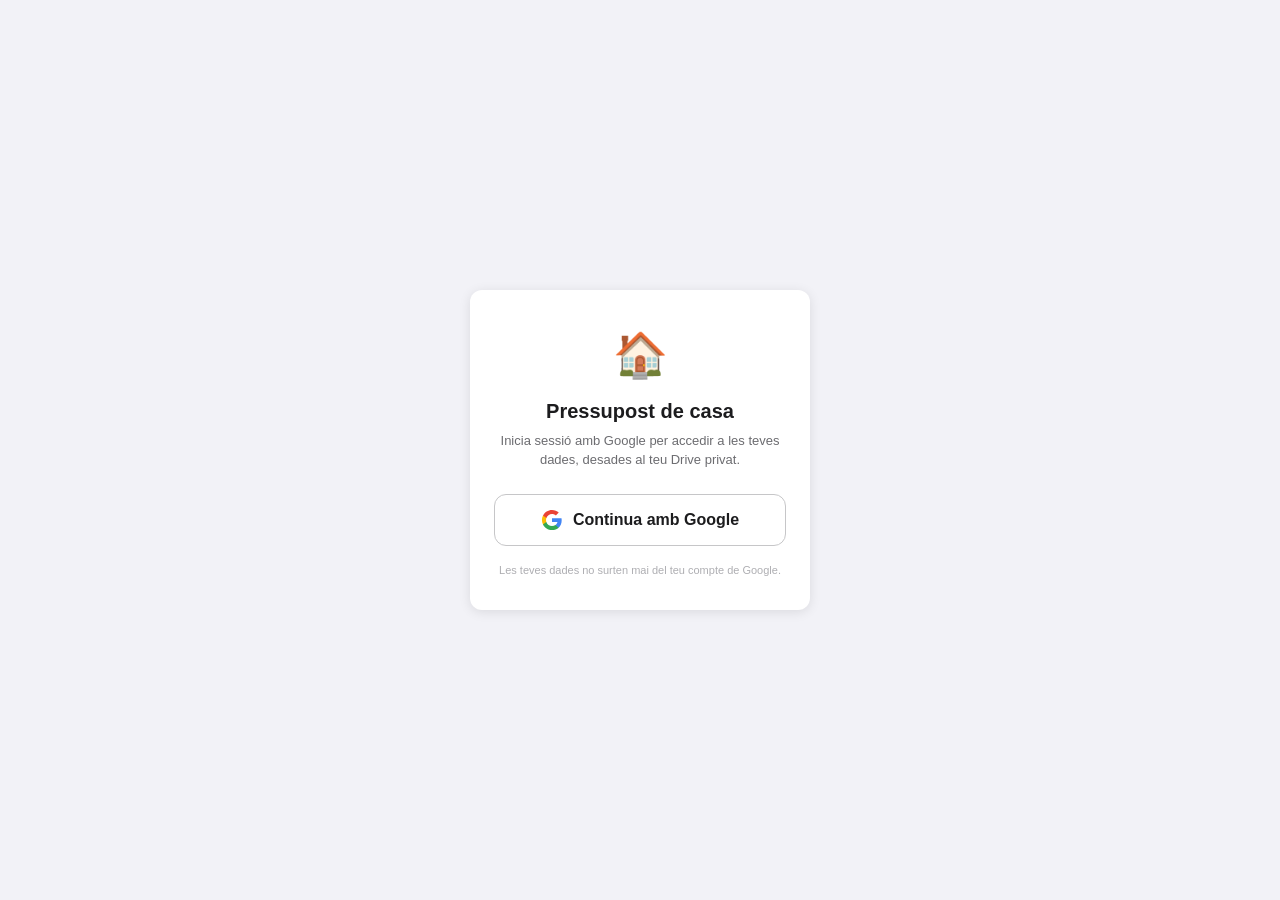
==== commit c9345e07: "Add files via upload" ====
--- a/pressupost_casa.html
+++ b/pressupost_casa.html
@@ -2,7 +2,7 @@
 <html lang="ca">
 <head>
 <meta charset="UTF-8">
-<meta name="viewport" content="width=device-width, initial-scale=1, maximum-scale=1, user-scalable=no">
+<meta name="viewport" content="width=device-width, initial-scale=1">
 <meta name="theme-color" content="#1565C0">
 <meta name="mobile-web-app-capable" content="yes">
 <title>Pressupost de casa</title>
@@ -10,20 +10,30 @@
 <style>
 *{box-sizing:border-box;margin:0;padding:0;-webkit-tap-highlight-color:transparent;}
 html,body{height:100%;overflow:hidden;}
-body{font-family:system-ui,-apple-system,sans-serif;background:#F5F5F5;color:#212121;font-size:14px;line-height:1.4;}
+body{font-family:-apple-system,BlinkMacSystemFont,"Segoe UI",Roboto,sans-serif;background:#F2F2F7;color:#1C1C1E;font-size:16px;line-height:1.5;}
 :root{
-  --bg:#fff;--bg2:#F5F5F5;--bg3:#E0E0E0;
-  --text:#212121;--text2:#616161;--text3:#9E9E9E;
-  --border:#E0E0E0;
-  --green:#2E7D32;--green-bg:#E8F5E9;--green-t:#2E7D32;
-  --amber:#E65100;--amber-bg:#FFF3E0;--amber-t:#E65100;
-  --red:#C62828;--red-bg:#FFEBEE;--red-t:#C62828;
-  --blue:#1565C0;--blue-bg:#E3F2FD;--blue-t:#1565C0;
-  --nav-w:260px;--header-h:52px;--radius:8px;
+  --bg:#FFFFFF;--bg2:#F2F2F7;--bg3:#E5E5EA;
+  --text:#1C1C1E;--text2:#6C6C70;--text3:#AEAEB2;
+  --border:#C6C6C8;
+  --green:#34C759;--green-bg:#E8F8EE;--green-t:#1A7A35;
+  --amber:#FF9500;--amber-bg:#FFF4E0;--amber-t:#B56A00;
+  --red:#FF3B30;--red-bg:#FFF0EF;--red-t:#C0221A;
+  --blue:#007AFF;--blue-bg:#EBF4FF;--blue-t:#0055B3;
+  --purple:#AF52DE;--purple-bg:#F5EEFF;--purple-t:#7A2DA0;
+  --nav-w:280px;--header-h:56px;--radius:12px;--radius-sm:8px;
 }
 @media(prefers-color-scheme:dark){
-  body{background:#121212;color:#EEEEEE;}
-  :root{--bg:#1E1E1E;--bg2:#121212;--bg3:#2C2C2C;--text:#EEEEEE;--text2:#9E9E9E;--text3:#616161;--border:#333;--green:#66BB6A;--green-bg:#1B3A1B;--green-t:#66BB6A;--amber:#FFA726;--amber-bg:#3A2000;--amber-t:#FFA726;--red:#EF5350;--red-bg:#3A0000;--red-t:#EF5350;--blue:#90CAF9;--blue-bg:#0D2137;--blue-t:#90CAF9;}
+  body{background:#000000;color:#FFFFFF;}
+  :root{
+    --bg:#1C1C1E;--bg2:#000000;--bg3:#2C2C2E;
+    --text:#FFFFFF;--text2:#8E8E93;--text3:#48484A;
+    --border:#38383A;
+    --green:#30D158;--green-bg:#0D2E18;--green-t:#30D158;
+    --amber:#FF9F0A;--amber-bg:#2E1E00;--amber-t:#FF9F0A;
+    --red:#FF453A;--red-bg:#2E0A08;--red-t:#FF453A;
+    --blue:#0A84FF;--blue-bg:#001A38;--blue-t:#0A84FF;
+    --purple:#BF5AF2;--purple-bg:#1E0A2E;--purple-t:#BF5AF2;
+  }
 }
 
 /* LAYOUT */
@@ -31,9 +41,9 @@
 #login-screen.hidden{display:none;}
 #app{display:none;height:100%;flex-direction:column;}
 #app.visible{display:flex;}
-#header{height:var(--header-h);background:var(--blue);color:#fff;display:flex;align-items:center;padding:0 8px;gap:4px;flex-shrink:0;box-shadow:0 2px 4px rgba(0,0,0,.3);z-index:20;}
-#header-title{font-size:17px;font-weight:600;flex:1;padding:0 4px;}
-.hbtn{background:none;border:none;color:rgba(255,255,255,.9);width:40px;height:40px;border-radius:50%;display:flex;align-items:center;justify-content:center;cursor:pointer;font-size:20px;}
+#header{height:var(--header-h);background:var(--blue);color:#fff;display:flex;align-items:center;padding:0 10px;gap:4px;flex-shrink:0;box-shadow:0 2px 8px rgba(0,122,255,.3);z-index:20;}
+#header-title{font-size:18px;font-weight:700;flex:1;padding:0 6px;letter-spacing:-.2px;}
+.hbtn{background:none;border:none;color:rgba(255,255,255,.95);width:44px;height:44px;border-radius:50%;display:flex;align-items:center;justify-content:center;cursor:pointer;font-size:22px;}
 .hbtn:active{background:rgba(255,255,255,.15);}
 .drive-pill{font-size:11px;background:rgba(255,255,255,.15);padding:2px 8px;border-radius:12px;display:flex;align-items:center;gap:4px;white-space:nowrap;}
 .ddot{width:6px;height:6px;border-radius:50%;background:#9E9E9E;}
@@ -51,10 +61,10 @@
 .drawer-sub{font-size:12px;opacity:.8;margin-top:2px;}
 .drawer-body{flex:1;overflow-y:auto;padding:.5rem 0;}
 .drawer-section{font-size:11px;font-weight:700;color:var(--text3);text-transform:uppercase;letter-spacing:.06em;padding:12px 16px 4px;}
-.nav-btn{display:flex;align-items:center;gap:12px;padding:11px 16px;border:none;background:none;color:var(--text);width:100%;text-align:left;cursor:pointer;font-size:14px;border-radius:0;}
+.nav-btn{display:flex;align-items:center;gap:14px;padding:14px 16px;border:none;background:none;color:var(--text);width:100%;text-align:left;cursor:pointer;font-size:16px;border-radius:0;letter-spacing:-.1px;}
 .nav-btn:active{background:var(--bg2);}
-.nav-btn.active{background:var(--blue-bg);color:var(--blue-t);font-weight:600;}
-.nav-btn i{font-size:20px;width:24px;text-align:center;color:var(--text2);}
+.nav-btn.active{background:var(--blue-bg);color:var(--blue-t);font-weight:700;}
+.nav-btn i{font-size:22px;width:26px;text-align:center;color:var(--text2);}
 .nav-btn.active i{color:var(--blue-t);}
 .drawer-divider{height:1px;background:var(--border);margin:.4rem 0;}
 
@@ -70,58 +80,52 @@
 
 /* CONTENT */
 #content{flex:1;overflow-y:auto;-webkit-overflow-scrolling:touch;padding-bottom:16px;}
-.page{display:none;padding:10px;}
+.page{display:none;padding:14px;}
 .page.active{display:block;}
 
 /* CARDS */
-.card{background:var(--bg);border-radius:var(--radius);padding:12px;margin-bottom:10px;box-shadow:0 1px 3px rgba(0,0,0,.1);}
-.card-title{font-size:11px;font-weight:700;color:var(--text2);text-transform:uppercase;letter-spacing:.05em;margin-bottom:10px;}
-.card-hdr{display:flex;justify-content:space-between;align-items:center;margin-bottom:10px;}
+.card{background:var(--bg);border-radius:var(--radius);padding:16px;margin-bottom:12px;box-shadow:0 1px 4px rgba(0,0,0,.08);}
+.card-title{font-size:12px;font-weight:700;color:var(--text2);text-transform:uppercase;letter-spacing:.06em;margin-bottom:12px;}
+.card-hdr{display:flex;justify-content:space-between;align-items:center;margin-bottom:12px;}
 .card-hdr .card-title{margin-bottom:0;}
 
 /* METRICS */
-.metric-grid{display:grid;grid-template-columns:1fr 1fr;gap:8px;margin-bottom:10px;}
+.metric-grid{display:grid;grid-template-columns:1fr 1fr;gap:10px;margin-bottom:12px;}
 .metric-grid.c3{grid-template-columns:repeat(3,1fr);}
-.mbox{background:var(--bg);border-radius:var(--radius);padding:10px;box-shadow:0 1px 3px rgba(0,0,0,.1);}
-.mlabel{font-size:11px;color:var(--text2);margin-bottom:3px;}
-.mvalue{font-size:18px;font-weight:700;}
-.msub{font-size:11px;color:var(--text3);margin-top:1px;}
+.mbox{background:var(--bg);border-radius:var(--radius);padding:14px;box-shadow:0 1px 4px rgba(0,0,0,.08);}
+.mlabel{font-size:12px;color:var(--text2);margin-bottom:4px;font-weight:500;}
+.mvalue{font-size:20px;font-weight:700;letter-spacing:-.3px;}
+.msub{font-size:12px;color:var(--text3);margin-top:2px;}
 .mv-g{color:var(--green-t);}.mv-r{color:var(--red-t);}.mv-b{color:var(--blue-t);}
 
 /* RESUM ROWS */
-.srow{display:grid;grid-template-columns:1fr auto auto;gap:8px;align-items:center;padding:9px 0;border-bottom:1px solid var(--border);}
+.srow{display:grid;grid-template-columns:1fr auto auto;gap:10px;align-items:center;padding:12px 0;border-bottom:1px solid var(--border);}
 .srow:last-child{border-bottom:none;}
-.sbar{height:3px;border-radius:2px;background:var(--bg3);overflow:hidden;margin-top:3px;}
+.sbar{height:4px;border-radius:2px;background:var(--bg3);overflow:hidden;margin-top:4px;}
 .sfill{height:100%;border-radius:2px;}
-.badge{display:inline-block;font-size:10px;font-weight:700;padding:2px 7px;border-radius:12px;}
+.badge{display:inline-block;font-size:11px;font-weight:700;padding:3px 9px;border-radius:20px;letter-spacing:.01em;}
 .b-ok{background:var(--green-bg);color:var(--green-t);}
 .b-warn{background:var(--amber-bg);color:var(--amber-t);}
 .b-over{background:var(--red-bg);color:var(--red-t);}
 .b-info{background:var(--blue-bg);color:var(--blue-t);}
 
 /* ALERTS */
-.abox{display:flex;gap:10px;padding:10px 12px;border-radius:var(--radius);margin-bottom:8px;}
-.abox i{font-size:18px;flex-shrink:0;margin-top:1px;}
-.atitle{font-size:13px;font-weight:600;margin-bottom:1px;}
-.asub{font-size:12px;opacity:.8;}
-.a-ok{background:var(--green-bg);}.a-ok i,.a-ok .atitle{color:var(--green-t);}
-.a-warn{background:var(--amber-bg);}.a-warn i,.a-warn .atitle{color:var(--amber-t);}
-.a-over{background:var(--red-bg);}.a-over i,.a-over .atitle{color:var(--red-t);}
+
 
 /* FORMS */
-.elabel{font-size:11px;color:var(--text2);margin-bottom:2px;}
-input,select,textarea{width:100%;padding:9px 10px;font-size:13px;border:1px solid var(--border);border-radius:var(--radius);background:var(--bg);color:var(--text);}
+.elabel{font-size:12px;color:var(--text2);margin-bottom:3px;font-weight:500;}
+input,select,textarea{width:100%;padding:12px 14px;font-size:16px;border:1.5px solid var(--border);border-radius:var(--radius-sm);background:var(--bg);color:var(--text);}
 input:focus,select:focus,textarea:focus{outline:none;border-color:var(--blue);}
-.frow{display:grid;gap:8px;}
+.frow{display:grid;gap:10px;}
 .frow.c2{grid-template-columns:1fr 1fr;}
 .frow.c3{grid-template-columns:1fr 1fr 1fr;}
 
 /* BUTTONS */
-.btn{display:inline-flex;align-items:center;justify-content:center;gap:5px;padding:8px 14px;border-radius:var(--radius);font-size:13px;font-weight:500;cursor:pointer;border:none;}
-.btn-p{background:var(--blue);color:#fff;}.btn-p:active{opacity:.85;}
-.btn-o{background:none;border:1px solid var(--border);color:var(--text2);}.btn-o:active{background:var(--bg2);}
-.btn-sm{padding:5px 10px;font-size:12px;}
-.ibtn{width:36px;height:36px;padding:0;border-radius:50%;background:var(--bg2);color:var(--text2);display:inline-flex;align-items:center;justify-content:center;border:none;cursor:pointer;font-size:17px;flex-shrink:0;}
+.btn{display:inline-flex;align-items:center;justify-content:center;gap:6px;padding:10px 18px;border-radius:var(--radius);font-size:15px;font-weight:600;cursor:pointer;border:none;letter-spacing:-.1px;}
+.btn-p{background:var(--blue);color:#fff;box-shadow:0 2px 8px rgba(0,122,255,.25);}.btn-p:active{opacity:.85;}
+.btn-o{background:var(--bg);border:1.5px solid var(--blue);color:var(--blue-t);}.btn-o:active{background:var(--blue-bg);}
+.btn-sm{padding:7px 14px;font-size:13px;}
+.ibtn{width:38px;height:38px;padding:0;border-radius:50%;background:var(--bg2);color:var(--text2);display:inline-flex;align-items:center;justify-content:center;border:none;cursor:pointer;font-size:18px;flex-shrink:0;}
 .ibtn:active{background:var(--bg3);}
 .ibtn.d:active{background:var(--red-bg);color:var(--red-t);}
 .fab{position:fixed;bottom:16px;right:16px;width:52px;height:52px;border-radius:50%;background:var(--blue);color:#fff;display:none;align-items:center;justify-content:center;font-size:22px;border:none;cursor:pointer;box-shadow:0 4px 10px rgba(21,101,192,.4);z-index:30;}
@@ -135,31 +139,30 @@
 .etitle{font-size:14px;font-weight:500;white-space:nowrap;overflow:hidden;text-overflow:ellipsis;}
 .emeta{font-size:11px;color:var(--text2);margin-top:1px;}
 .eamount{font-size:15px;font-weight:700;flex-shrink:0;}
-.einput{padding:7px 9px;font-size:13px;border:1px solid var(--border);border-radius:var(--radius);background:var(--bg2);color:var(--text);width:100%;}
+.einput{padding:10px 12px;font-size:15px;border:1.5px solid var(--border);border-radius:var(--radius-sm);background:var(--bg2);color:var(--text);width:100%;}
 .einput:focus{outline:none;border-color:var(--blue);background:var(--bg);}
 
 /* FIXED ITEMS */
-.fxitem{background:var(--bg);border-radius:var(--radius);padding:10px;margin-bottom:8px;box-shadow:0 1px 3px rgba(0,0,0,.08);border-left:3px solid var(--blue);}
-.fxhdr{display:flex;justify-content:space-between;align-items:flex-start;margin-bottom:8px;}
+.fxitem{background:var(--bg);border-radius:var(--radius);padding:14px;margin-bottom:10px;box-shadow:0 1px 4px rgba(0,0,0,.08);border-left:4px solid var(--blue);}
+.fxhdr{display:flex;justify-content:space-between;align-items:flex-start;margin-bottom:10px;}
 
 /* INFO ROW */
-.irow{display:flex;justify-content:space-between;align-items:center;padding:8px 0;border-bottom:1px solid var(--border);font-size:13px;}
-.irow:last-child{border-bottom:none;}
+
 
 /* INVOICES */
-.invcard{background:var(--bg);border-radius:var(--radius);padding:10px;margin-bottom:8px;box-shadow:0 1px 3px rgba(0,0,0,.08);}
-.invhdr{display:flex;justify-content:space-between;align-items:flex-start;margin-bottom:10px;}
-.invnum{font-size:12px;font-weight:700;color:var(--blue-t);}
-.invtot{font-size:16px;font-weight:700;}
+.invcard{background:var(--bg);border-radius:var(--radius);padding:14px;margin-bottom:10px;box-shadow:0 1px 4px rgba(0,0,0,.08);}
+.invhdr{display:flex;justify-content:space-between;align-items:flex-start;margin-bottom:12px;}
+.invnum{font-size:13px;font-weight:700;color:var(--blue-t);}
+.invtot{font-size:18px;font-weight:700;}
 
 /* SEGMENT */
-.seg{display:flex;background:var(--bg3);border-radius:var(--radius);padding:3px;margin-bottom:10px;}
-.segbtn{flex:1;padding:7px;border-radius:6px;border:none;background:none;font-size:12px;font-weight:600;color:var(--text2);cursor:pointer;}
-.segbtn.active{background:var(--bg);color:var(--blue-t);box-shadow:0 1px 3px rgba(0,0,0,.1);}
+.seg{display:flex;background:var(--bg3);border-radius:var(--radius);padding:3px;margin-bottom:12px;}
+.segbtn{flex:1;padding:8px 4px;border-radius:9px;border:none;background:none;font-size:13px;font-weight:600;color:var(--text2);cursor:pointer;}
+.segbtn.active{background:var(--bg);color:var(--blue-t);box-shadow:0 2px 6px rgba(0,0,0,.12);}
 
 /* SECTION HDR */
-.shdr{display:flex;justify-content:space-between;align-items:center;margin-bottom:10px;}
-.shdr h2{font-size:15px;font-weight:700;}
+.shdr{display:flex;justify-content:space-between;align-items:center;margin-bottom:12px;}
+.shdr h2{font-size:18px;font-weight:700;letter-spacing:-.2px;}
 
 /* ANNUAL */
 .annual-grid{display:grid;grid-template-columns:repeat(3,1fr);gap:6px;margin-bottom:10px;}
@@ -171,24 +174,16 @@
 .mpdiff{font-size:11px;margin-top:1px;}
 
 /* SUBTABS */
-.subtabs{display:flex;gap:5px;overflow-x:auto;margin-bottom:10px;padding-bottom:2px;}
+.subtabs{display:flex;gap:6px;overflow-x:auto;margin-bottom:12px;padding-bottom:2px;}
 .subtabs::-webkit-scrollbar{display:none;}
-.stab{flex-shrink:0;padding:6px 12px;border-radius:14px;border:1px solid var(--border);background:var(--bg);color:var(--text2);font-size:12px;font-weight:500;cursor:pointer;}
-.stab.active{background:var(--blue-bg);color:var(--blue-t);border-color:var(--blue);}
+.stab{flex-shrink:0;padding:8px 16px;border-radius:20px;border:1.5px solid var(--border);background:var(--bg);color:var(--text2);font-size:14px;font-weight:600;cursor:pointer;}
+.stab.active{background:var(--blue);color:#fff;border-color:var(--blue);box-shadow:0 2px 8px rgba(0,122,255,.25);}
 
 /* THRESH */
-.trow{display:flex;align-items:center;gap:8px;padding:9px 0;border-bottom:1px solid var(--border);font-size:13px;}
-.trow:last-child{border-bottom:none;}
-.trow label{flex:1;}
-.trow input[type=range]{width:90px;accent-color:var(--amber-t);}
+
 
 /* PNT */
-.pntacc{display:flex;align-items:center;gap:8px;padding:10px 0;border-bottom:1px solid var(--border);}
-.pntacc:last-child{border-bottom:none;}
-.pntdot{width:10px;height:10px;border-radius:50%;flex-shrink:0;}
-.pntname{flex:1;font-size:14px;font-weight:500;}
-.pntsub{font-size:11px;color:var(--text2);}
-.pntval{font-size:15px;font-weight:700;}
+
 
 /* CHART */
 .chwrap{position:relative;width:100%;height:180px;}
@@ -202,10 +197,59 @@
 .llogo{font-size:44px;margin-bottom:.5rem;}
 .ltitle{font-size:20px;font-weight:700;margin-bottom:.3rem;}
 .lsub{font-size:13px;color:var(--text2);margin-bottom:1.5rem;line-height:1.5;}
-.gbtn{display:flex;align-items:center;justify-content:center;gap:10px;width:100%;padding:12px;border:1px solid var(--border);border-radius:var(--radius);background:var(--bg);color:var(--text);font-size:14px;font-weight:500;cursor:pointer;}
+
+.lnote{font-size:11px;color:var(--text3);margin-top:1rem;}
+/* COLLAPSIBLE */
+.inv-summary{display:flex;align-items:center;gap:10px;padding:4px 0;cursor:pointer;user-select:none;}
+.inv-summary:active{opacity:.7;}
+.inv-expand-icon{font-size:18px;color:var(--text3);transition:transform .2s;flex-shrink:0;}
+.inv-expand-icon.open{transform:rotate(90deg);}
+.inv-details{display:none;margin-top:14px;padding-top:14px;border-top:1px solid var(--border);}
+.inv-details.open{display:block;}
+/* LOGIN */
+.gbtn{display:flex;align-items:center;justify-content:center;gap:10px;width:100%;padding:14px;border:1.5px solid var(--border);border-radius:var(--radius);background:var(--bg);color:var(--text);font-size:16px;font-weight:600;cursor:pointer;}
 .gbtn:active{background:var(--bg2);}
-.gbtn svg{width:20px;height:20px;}
-.lnote{font-size:11px;color:var(--text3);margin-top:1rem;}
+.gbtn svg{width:22px;height:22px;}
+/* DRAWER */
+.drawer-header{background:linear-gradient(135deg,var(--blue) 0%,#0055B3 100%);color:#fff;padding:1.5rem 1rem 1.25rem;flex-shrink:0;}
+.drawer-logo{font-size:34px;margin-bottom:6px;}
+.drawer-title{font-size:19px;font-weight:700;letter-spacing:-.2px;}
+.drawer-sub{font-size:13px;opacity:.8;margin-top:3px;}
+.drawer-section{font-size:11px;font-weight:700;color:var(--text3);text-transform:uppercase;letter-spacing:.08em;padding:14px 16px 4px;}
+/* PERIOD */
+
+/* ANNUAL */
+.mpill{background:var(--bg);border-radius:var(--radius);padding:10px 6px;text-align:center;border:1.5px solid transparent;box-shadow:0 1px 4px rgba(0,0,0,.08);}
+.mpill.cur{border-color:var(--blue);background:var(--blue-bg);}
+.mpname{font-size:12px;color:var(--text2);font-weight:500;}
+.mpill.cur .mpname{color:var(--blue-t);}
+.mpval{font-size:13px;font-weight:700;margin-top:2px;}
+.mpdiff{font-size:11px;margin-top:1px;font-weight:600;}
+/* RESUM */
+
+/* PNT */
+.pntacc{display:flex;align-items:center;gap:10px;padding:12px 0;border-bottom:1px solid var(--border);}
+.pntacc:last-child{border-bottom:none;}
+.pntdot{width:12px;height:12px;border-radius:50%;flex-shrink:0;}
+.pntname{flex:1;font-size:16px;font-weight:600;}
+.pntsub{font-size:13px;color:var(--text2);}
+.pntval{font-size:17px;font-weight:700;}
+/* ALERTS */
+.abox{display:flex;gap:12px;padding:12px 14px;border-radius:var(--radius);margin-bottom:10px;}
+.abox i{font-size:20px;flex-shrink:0;margin-top:1px;}
+.atitle{font-size:15px;font-weight:700;margin-bottom:2px;}
+.asub{font-size:13px;opacity:.85;}
+.a-ok{background:var(--green-bg);}.a-ok i,.a-ok .atitle{color:var(--green-t);}
+.a-warn{background:var(--amber-bg);}.a-warn i,.a-warn .atitle{color:var(--amber-t);}
+.a-over{background:var(--red-bg);}.a-over i,.a-over .atitle{color:var(--red-t);}
+/* THRESH */
+.trow{display:flex;align-items:center;gap:10px;padding:12px 0;border-bottom:1px solid var(--border);font-size:15px;}
+.trow:last-child{border-bottom:none;}
+.trow label{flex:1;}
+.trow input[type=range]{width:100px;accent-color:var(--amber-t);}
+/* IROW */
+.irow{display:flex;justify-content:space-between;align-items:center;padding:10px 0;border-bottom:1px solid var(--border);font-size:15px;}
+.irow:last-child{border-bottom:none;}
 </style>
 </head>
 <body>
@@ -1112,38 +1156,82 @@
 function delClient(id){if(!confirm('Eliminar client?'))return;DB.clients=(DB.clients||[]).filter(c=>c.id!==id);renderClients();scheduleSave();}
 
 // EMESES
+function toggleInv(id){
+  const det=document.getElementById('inv-det-'+id);
+  const ico=document.getElementById('inv-ico-'+id);
+  if(det&&ico){det.classList.toggle('open');ico.classList.toggle('open');}
+}
+
 function renderEmeses(){
   const el=document.getElementById('emeses-list');if(!el)return;
   const rows=facEmeses().sort((a,b)=>(a.data||'').localeCompare(b.data||''));
-  if(!rows.length){el.innerHTML='<div style="text-align:center;padding:2rem;color:var(--text2);font-size:13px;">Cap factura emesa.</div>';const t=document.getElementById('emeses-totals');if(t)t.innerHTML='';return;}
+  if(!rows.length){
+    el.innerHTML='<div style="text-align:center;padding:2rem;color:var(--text2);font-size:15px;">Cap factura emesa.</div>';
+    const t=document.getElementById('emeses-totals');if(t)t.innerHTML='';return;
+  }
   el.innerHTML=rows.map(f=>{
     const quota=parseFloat(f.base||0)*(parseFloat(f.iva||21)/100);
     const ret=parseFloat(f.base||0)*(parseFloat(f.irpf||15)/100);
     const total=parseFloat(f.base||0)+quota-ret;
     const client=(DB.clients||[]).find(c=>c.id===f.clientId);
+    const clientNom=client?client.nom:(f.nif||'—');
     return`<div class="invcard">
-      <div class="invhdr">
+      <div class="inv-summary" onclick="toggleInv(${f.id})">
+        <i class="ti ti-chevron-right inv-expand-icon" id="inv-ico-${f.id}"></i>
         <div style="flex:1;min-width:0;">
-          <div class="invnum">${f.num||'\u2014'} <span class="badge b-info">${f.activitat||'economista'}</span></div>
-          <div style="font-size:12px;color:var(--text2);margin-top:2px;">${f.data||'\u2014'} \u00b7 ${client?client.nom:(f.nif||'\u2014')}</div>
+          <div style="display:flex;align-items:center;gap:6px;">
+            <span class="invnum">${f.num||'—'}</span>
+            <span class="badge b-info" style="font-size:10px;">${f.activitat||'economista'}</span>
+          </div>
+          <div style="font-size:13px;color:var(--text2);margin-top:2px;white-space:nowrap;overflow:hidden;text-overflow:ellipsis;">${f.data||'—'} · ${clientNom}</div>
         </div>
         <div style="text-align:right;flex-shrink:0;">
-          <div class="invtot" style="color:var(--green-t);">${fmtE(total)}</div>
-          <button class="ibtn d" style="margin-top:3px;" onclick="delFactura('emesa',${f.id})"><i class="ti ti-trash"></i></button>
-        </div>
-      </div>
-      <div class="frow c2" style="gap:6px;">
-        <div><div class="elabel">Data</div><input class="einput" type="date" value="${f.data||''}" onchange="updFact('emesa',${f.id},'data',this.value)"></div>
-        <div><div class="elabel">N\u00fam. factura</div><input class="einput" type="text" value="${f.num||''}" onchange="updFact('emesa',${f.id},'num',this.value)"></div>
-        <div style="grid-column:span 2;"><div class="elabel">Client</div><select class="einput" onchange="updFact('emesa',${f.id},'clientId',this.value)">${clientOpts(f.clientId)}</select></div>
-        <div style="grid-column:span 2;"><div class="elabel">Concepte / Descripci\u00f3</div><input class="einput" type="text" value="${f.desc||''}" onchange="updFact('emesa',${f.id},'desc',this.value)" placeholder="Descripci\u00f3"></div>
-        <div><div class="elabel">Activitat</div><select class="einput" onchange="updFact('emesa',${f.id},'activitat',this.value)"><option value="economista"${(f.activitat||'economista')==='economista'?' selected':''}>Economista</option><option value="lloguer"${f.activitat==='lloguer'?' selected':''}>Lloguer</option></select></div>
-        <div><div class="elabel">Base imposable (\u20ac)</div><input class="einput" type="number" value="${f.base||''}" onchange="updFact('emesa',${f.id},'base',parseFloat(this.value)||0)" step="0.01"></div>
-        <div><div class="elabel">IVA %</div><select class="einput" onchange="updFact('emesa',${f.id},'iva',parseFloat(this.value))">${IVA_TYPES.map(t=>`<option value="${t.v}"${parseFloat(f.iva||21)===t.v?' selected':''}>${t.l}</option>`).join('')}</select></div>
-        <div><div class="elabel">Quota IVA</div><div class="einput" style="background:var(--bg2);color:var(--blue-t);font-weight:700;">${fmtE(quota)}</div></div>
-        <div><div class="elabel">Retenció IRPF %</div><select class="einput" onchange="updFact('emesa',${f.id},'irpf',parseFloat(this.value))">${IRPF_TYPES.map(t=>`<option value="${t.v}"${parseFloat(f.irpf||15)===t.v?' selected':''}>${t.l}</option>`).join('')}</select></div>
-        <div><div class="elabel">Import retenci\u00f3</div><div class="einput" style="background:var(--bg2);color:var(--red-t);font-weight:700;">${ret>0?fmtE(ret):'\u2014'}</div></div>
-        <div style="grid-column:span 2;"><div class="elabel">Total factura</div><div class="einput" style="background:var(--green-bg);font-weight:700;font-size:16px;color:var(--green-t);">${fmtE(total)}</div></div>
+          <div style="font-size:17px;font-weight:700;color:var(--green-t);">${fmtE(total)}</div>
+          <div style="font-size:12px;color:var(--text2);">Base: ${fmtE(parseFloat(f.base||0))}</div>
+        </div>
+      </div>
+      <div class="inv-details" id="inv-det-${f.id}">
+        <div class="frow c2" style="gap:10px;">
+          <div><div class="elabel">Data</div><input class="einput" type="date" value="${f.data||''}" onchange="updFact('emesa',${f.id},'data',this.value)"></div>
+          <div><div class="elabel">Núm. factura</div><input class="einput" type="text" value="${f.num||''}" onchange="updFact('emesa',${f.id},'num',this.value)"></div>
+          <div style="grid-column:span 2;"><div class="elabel">Client</div>
+            <select class="einput" onchange="updFact('emesa',${f.id},'clientId',this.value)">${clientOpts(f.clientId)}</select>
+          </div>
+          <div style="grid-column:span 2;"><div class="elabel">Concepte / Descripció</div>
+            <input class="einput" type="text" value="${f.desc||''}" onchange="updFact('emesa',${f.id},'desc',this.value)" placeholder="Descripció del servei">
+          </div>
+          <div><div class="elabel">Activitat</div>
+            <select class="einput" onchange="updFact('emesa',${f.id},'activitat',this.value)">
+              <option value="economista"${(f.activitat||'economista')==='economista'?' selected':''}>Economista</option>
+              <option value="lloguer"${f.activitat==='lloguer'?' selected':''}>Lloguer</option>
+            </select>
+          </div>
+          <div><div class="elabel">Base imposable (€)</div>
+            <input class="einput" type="number" value="${f.base||''}" onchange="updFact('emesa',${f.id},'base',parseFloat(this.value)||0)" step="0.01">
+          </div>
+          <div><div class="elabel">IVA %</div>
+            <select class="einput" onchange="updFact('emesa',${f.id},'iva',parseFloat(this.value))">
+              ${IVA_TYPES.map(t=>`<option value="${t.v}"${parseFloat(f.iva||21)===t.v?' selected':''}>${t.l}</option>`).join('')}
+            </select>
+          </div>
+          <div><div class="elabel">Quota IVA</div>
+            <div class="einput" style="background:var(--bg2);color:var(--blue-t);font-weight:700;">${fmtE(quota)}</div>
+          </div>
+          <div><div class="elabel">Retenció IRPF %</div>
+            <select class="einput" onchange="updFact('emesa',${f.id},'irpf',parseFloat(this.value))">
+              ${IRPF_TYPES.map(t=>`<option value="${t.v}"${parseFloat(f.irpf||15)===t.v?' selected':''}>${t.l}</option>`).join('')}
+            </select>
+          </div>
+          <div><div class="elabel">Import retenció</div>
+            <div class="einput" style="background:var(--bg2);color:var(--red-t);font-weight:700;">${ret>0?fmtE(ret):'—'}</div>
+          </div>
+          <div style="grid-column:span 2;"><div class="elabel">Total factura</div>
+            <div class="einput" style="background:var(--green-bg);font-weight:700;font-size:18px;color:var(--green-t);">${fmtE(total)}</div>
+          </div>
+        </div>
+        <div style="text-align:right;margin-top:10px;">
+          <button class="btn btn-sm" style="background:var(--red-bg);color:var(--red-t);border:none;" onclick="delFactura('emesa',${f.id})"><i class="ti ti-trash"></i> Eliminar</button>
+        </div>
       </div>
     </div>`;
   }).join('');
@@ -1152,11 +1240,11 @@
   const totRet=rows.reduce((s,f)=>s+parseFloat(f.base||0)*(parseFloat(f.irpf||15)/100),0);
   const totTotal=totBase+totIVA-totRet;
   const t=document.getElementById('emeses-totals');
-  if(t)t.innerHTML=`<div style="background:var(--green-bg);border-radius:var(--radius);padding:10px 12px;margin-top:4px;">
+  if(t)t.innerHTML=`<div style="background:var(--green-bg);border-radius:var(--radius);padding:14px;margin-top:6px;">
     <div class="irow"><span>Base imposable</span><strong>${fmtE(totBase)}</strong></div>
     <div class="irow"><span>IVA repercutit</span><strong class="mv-b">${fmtE(totIVA)}</strong></div>
     <div class="irow"><span>Retencions IRPF</span><strong class="mv-r">- ${fmtE(totRet)}</strong></div>
-    <div class="irow"><span style="font-weight:700;">Total net</span><strong class="mv-g">${fmtE(totTotal)}</strong></div>
+    <div class="irow"><span style="font-weight:700;">Total net cobrat</span><strong class="mv-g" style="font-size:18px;">${fmtE(totTotal)}</strong></div>
   </div>`;
 }
 
@@ -1164,51 +1252,103 @@
 function renderRebudes(){
   const el=document.getElementById('rebudes-list');if(!el)return;
   const rows=facRebudes().sort((a,b)=>(a.data||'').localeCompare(b.data||''));
-  if(!rows.length){el.innerHTML='<div style="text-align:center;padding:2rem;color:var(--text2);font-size:13px;">Cap factura rebuda.</div>';const t=document.getElementById('rebudes-totals');if(t)t.innerHTML='';return;}
+  if(!rows.length){
+    el.innerHTML='<div style="text-align:center;padding:2rem;color:var(--text2);font-size:15px;">Cap factura rebuda.</div>';
+    const t=document.getElementById('rebudes-totals');if(t)t.innerHTML='';return;
+  }
   el.innerHTML=rows.map(f=>{
+    // Si NO té tick IVA → IVA no deduïble (0€ deduïble)
+    // Si té tick IVA → es dedueix segons % escollit
     const ivaDeduPct=f.ivaDeduPct!==undefined?f.ivaDeduPct:100;
     const quota=parseFloat(f.base||0)*(parseFloat(f.iva||21)/100);
     const quotaDed=f.inclouIVA!==false?quota*(ivaDeduPct/100):0;
     const total=parseFloat(f.base||0)+quota;
+    // Si NO té tick IVA → la base+IVA és cost real (deduïble a IRPF si té tick)
+    const baseIRPF=f.inclouIRPF===true?parseFloat(f.base||0):0;
+    const ivaNoDeduIRPF=f.inclouIRPF===true?(quota-quotaDed):0;
     return`<div class="invcard">
-      <div class="invhdr">
+      <div class="inv-summary" onclick="toggleInv('r${f.id}')">
+        <i class="ti ti-chevron-right inv-expand-icon" id="inv-ico-r${f.id}"></i>
         <div style="flex:1;min-width:0;">
-          <div class="invnum">${f.num||'\u2014'}</div>
-          <div style="font-size:12px;color:var(--text2);margin-top:2px;">${f.data||'\u2014'} \u00b7 ${f.nif||'\u2014'}</div>
-          <div style="display:flex;gap:10px;margin-top:6px;">
-            <label style="display:flex;align-items:center;gap:4px;font-size:12px;cursor:pointer;"><input type="checkbox" ${f.inclouIVA!==false?'checked':''} onchange="updFact('rebuda',${f.id},'inclouIVA',this.checked)"> IVA dedu\u00efble</label>
-            <label style="display:flex;align-items:center;gap:4px;font-size:12px;cursor:pointer;"><input type="checkbox" ${f.inclouIRPF===true?'checked':''} onchange="updFact('rebuda',${f.id},'inclouIRPF',this.checked)"> IRPF dedu\u00efble</label>
+          <div style="display:flex;align-items:center;gap:8px;flex-wrap:wrap;">
+            <span class="invnum">${f.num||'—'}</span>
+            ${f.inclouIVA!==false?'<span class="badge b-info" style="font-size:10px;">IVA ✓</span>':'<span class="badge" style="background:var(--bg3);color:var(--text2);font-size:10px;">IVA ✗</span>'}
+            ${f.inclouIRPF===true?'<span class="badge b-info" style="font-size:10px;">IRPF ✓</span>':''}
           </div>
+          <div style="font-size:13px;color:var(--text2);margin-top:2px;white-space:nowrap;overflow:hidden;text-overflow:ellipsis;">${f.data||'—'} · ${f.nif||'—'} · ${f.desc||'—'}</div>
         </div>
         <div style="text-align:right;flex-shrink:0;">
-          <div class="invtot">${fmtE(total)}</div>
-          <div style="font-size:11px;color:var(--blue-t);">IVA ded.: ${fmtE(quotaDed)}</div>
-          <button class="ibtn d" style="margin-top:3px;" onclick="delFactura('rebuda',${f.id})"><i class="ti ti-trash"></i></button>
-        </div>
-      </div>
-      <div class="frow c2" style="gap:6px;">
-        <div><div class="elabel">Data</div><input class="einput" type="date" value="${f.data||''}" onchange="updFact('rebuda',${f.id},'data',this.value)"></div>
-        <div><div class="elabel">N\u00fam./Ref.</div><input class="einput" type="text" value="${f.num||''}" onchange="updFact('rebuda',${f.id},'num',this.value)"></div>
-        <div><div class="elabel">NIF emissor</div><input class="einput" type="text" value="${f.nif||''}" onchange="updFact('rebuda',${f.id},'nif',this.value)" placeholder="NIF"></div>
-        <div><div class="elabel">Base imposable (\u20ac)</div><input class="einput" type="number" value="${f.base||''}" onchange="updFact('rebuda',${f.id},'base',parseFloat(this.value)||0)" step="0.01"></div>
-        <div style="grid-column:span 2;"><div class="elabel">Prove\u00efdor / Descripci\u00f3</div><input class="einput" type="text" value="${f.desc||''}" onchange="updFact('rebuda',${f.id},'desc',this.value)"></div>
-        <div style="grid-column:span 2;"><div class="elabel">Concepte AEAT</div><select class="einput" onchange="updFact('rebuda',${f.id},'concepteAEAT',this.value)">${CONCEPTES_AEAT.map(c=>`<option value="${c}"${c===f.concepteAEAT?' selected':''}>${c}</option>`).join('')}</select></div>
-        <div><div class="elabel">IVA %</div><select class="einput" onchange="updFact('rebuda',${f.id},'iva',parseFloat(this.value))">${IVA_TYPES.map(t=>`<option value="${t.v}"${parseFloat(f.iva||21)===t.v?' selected':''}>${t.l}</option>`).join('')}</select></div>
-        <div><div class="elabel">% IVA dedu\u00efble</div><select class="einput" onchange="updFact('rebuda',${f.id},'ivaDeduPct',parseInt(this.value))"><option value="100"${ivaDeduPct===100?' selected':''}>100%</option><option value="50"${ivaDeduPct===50?' selected':''}>50%</option><option value="0"${ivaDeduPct===0?' selected':''}>0%</option></select></div>
-        <div><div class="elabel">IVA dedu\u00efble</div><div class="einput" style="background:var(--bg2);color:var(--blue-t);font-weight:700;">${f.inclouIVA!==false?fmtE(quotaDed):'No deduïble'}</div></div>
-        <div><div class="elabel">Total factura</div><div class="einput" style="background:var(--blue-bg);font-weight:700;font-size:15px;color:var(--blue-t);">${fmtE(total)}</div></div>
+          <div style="font-size:17px;font-weight:700;">${fmtE(total)}</div>
+          ${f.inclouIVA!==false?`<div style="font-size:12px;color:var(--blue-t);">IVA ded.: ${fmtE(quotaDed)}</div>`:''}
+        </div>
+      </div>
+      <div class="inv-details" id="inv-det-r${f.id}">
+        <!-- Ticks IVA i IRPF destacats -->
+        <div style="display:flex;gap:12px;margin-bottom:12px;padding:10px 12px;background:var(--bg2);border-radius:var(--radius-sm);">
+          <label style="display:flex;align-items:center;gap:6px;font-size:15px;cursor:pointer;font-weight:500;">
+            <input type="checkbox" style="width:18px;height:18px;" ${f.inclouIVA!==false?'checked':''} onchange="updFact('rebuda',${f.id},'inclouIVA',this.checked);renderRebudes()"> IVA deduïble
+          </label>
+          <label style="display:flex;align-items:center;gap:6px;font-size:15px;cursor:pointer;font-weight:500;">
+            <input type="checkbox" style="width:18px;height:18px;" ${f.inclouIRPF===true?'checked':''} onchange="updFact('rebuda',${f.id},'inclouIRPF',this.checked);renderRebudes()"> IRPF deduïble
+          </label>
+        </div>
+        <div class="frow c2" style="gap:10px;">
+          <div><div class="elabel">Data</div><input class="einput" type="date" value="${f.data||''}" onchange="updFact('rebuda',${f.id},'data',this.value)"></div>
+          <div><div class="elabel">Núm./Ref.</div><input class="einput" type="text" value="${f.num||''}" onchange="updFact('rebuda',${f.id},'num',this.value)"></div>
+          <div><div class="elabel">NIF emissor</div><input class="einput" type="text" value="${f.nif||''}" onchange="updFact('rebuda',${f.id},'nif',this.value)" placeholder="NIF"></div>
+          <div><div class="elabel">Base imposable (€)</div><input class="einput" type="number" value="${f.base||''}" onchange="updFact('rebuda',${f.id},'base',parseFloat(this.value)||0)" step="0.01"></div>
+          <div style="grid-column:span 2;"><div class="elabel">Proveïdor / Descripció</div><input class="einput" type="text" value="${f.desc||''}" onchange="updFact('rebuda',${f.id},'desc',this.value)"></div>
+          <div style="grid-column:span 2;"><div class="elabel">Concepte AEAT</div>
+            <select class="einput" onchange="updFact('rebuda',${f.id},'concepteAEAT',this.value)">
+              ${CONCEPTES_AEAT.map(c=>`<option value="${c}"${c===f.concepteAEAT?' selected':''}>${c}</option>`).join('')}
+            </select>
+          </div>
+          <div><div class="elabel">IVA %</div>
+            <select class="einput" onchange="updFact('rebuda',${f.id},'iva',parseFloat(this.value))">
+              ${IVA_TYPES.map(t=>`<option value="${t.v}"${parseFloat(f.iva||21)===t.v?' selected':''}>${t.l}</option>`).join('')}
+            </select>
+          </div>
+          ${f.inclouIVA!==false?`<div><div class="elabel">% IVA deduïble</div>
+            <select class="einput" onchange="updFact('rebuda',${f.id},'ivaDeduPct',parseInt(this.value))">
+              <option value="100"${ivaDeduPct===100?' selected':''}>100%</option>
+              <option value="50"${ivaDeduPct===50?' selected':''}>50%</option>
+              <option value="0"${ivaDeduPct===0?' selected':''}>0%</option>
+            </select>
+          </div>`:'<div></div>'}
+          <div><div class="elabel">Quota IVA total</div><div class="einput" style="background:var(--bg2);">${fmtE(quota)}</div></div>
+          <div><div class="elabel">IVA deduïble</div><div class="einput" style="background:var(--bg2);color:var(--blue-t);font-weight:700;">${f.inclouIVA!==false?fmtE(quotaDed):'No deduïble'}</div></div>
+          ${f.inclouIRPF===true?`<div><div class="elabel">Base ded. IRPF</div><div class="einput" style="background:var(--bg2);color:var(--green-t);font-weight:700;">${fmtE(baseIRPF)}</div></div>
+          <div><div class="elabel">IVA no ded. (cost IRPF)</div><div class="einput" style="background:var(--bg2);color:var(--amber-t);font-weight:700;">${fmtE(ivaNoDeduIRPF)}</div></div>`:''}
+          <div style="grid-column:span 2;"><div class="elabel">Total factura</div>
+            <div class="einput" style="background:var(--blue-bg);font-weight:700;font-size:18px;color:var(--blue-t);">${fmtE(total)}</div>
+          </div>
+        </div>
+        <div style="text-align:right;margin-top:10px;">
+          <button class="btn btn-sm" style="background:var(--red-bg);color:var(--red-t);border:none;" onclick="delFactura('rebuda',${f.id})"><i class="ti ti-trash"></i> Eliminar</button>
+        </div>
       </div>
     </div>`;
   }).join('');
   const totes=(DB.activitat.rebudes||[]).filter(f=>new Date(f.data).getFullYear()===getActYear());
   const totBase=totes.reduce((s,f)=>s+parseFloat(f.base||0),0);
-  const totIVADed=totes.filter(f=>f.inclouIVA!==false).reduce((s,f)=>{const p=f.ivaDeduPct!==undefined?f.ivaDeduPct:100;return s+parseFloat(f.base||0)*(parseFloat(f.iva||21)/100)*(p/100);},0);
+  // IVA deduïble: només les que tenen tick IVA
+  const totIVADed=totes.filter(f=>f.inclouIVA!==false).reduce((s,f)=>{
+    const p=f.ivaDeduPct!==undefined?f.ivaDeduPct:100;
+    return s+parseFloat(f.base||0)*(parseFloat(f.iva||21)/100)*(p/100);
+  },0);
+  // IRPF: base + IVA no deduïble de les que tenen tick IRPF
   const totBaseIRPF=totes.filter(f=>f.inclouIRPF===true).reduce((s,f)=>s+parseFloat(f.base||0),0);
+  const totIVANoDedu=totes.filter(f=>f.inclouIRPF===true).reduce((s,f)=>{
+    const quota=parseFloat(f.base||0)*(parseFloat(f.iva||21)/100);
+    const p=f.inclouIVA!==false?(f.ivaDeduPct!==undefined?f.ivaDeduPct:100):0;
+    return s+quota*(1-p/100);
+  },0);
   const t=document.getElementById('rebudes-totals');
-  if(t)t.innerHTML=`<div style="background:var(--blue-bg);border-radius:var(--radius);padding:10px 12px;margin-top:4px;">
+  if(t)t.innerHTML=`<div style="background:var(--blue-bg);border-radius:var(--radius);padding:14px;margin-top:6px;">
     <div class="irow"><span>Base imposable total</span><strong>${fmtE(totBase)}</strong></div>
-    <div class="irow"><span>IVA suportat dedu\u00efble</span><strong class="mv-b">${fmtE(totIVADed)}</strong></div>
-    <div class="irow"><span>Base dedu\u00efble IRPF</span><strong class="mv-g">${fmtE(totBaseIRPF)}</strong></div>
+    <div class="irow"><span>IVA suportat deduïble</span><strong class="mv-b">${fmtE(totIVADed)}</strong></div>
+    <div class="irow"><span>Base deduïble IRPF</span><strong class="mv-g">${fmtE(totBaseIRPF)}</strong></div>
+    <div class="irow"><span>IVA no deduïble (cost IRPF)</span><strong class="mv-r">${fmtE(totIVANoDedu)}</strong></div>
   </div>`;
 }
 
@@ -1301,53 +1441,102 @@
 function renderIRPF(){
   const y=getActYear();
   const emesesY=(DB.activitat.emeses||[]).filter(f=>new Date(f.data).getFullYear()===y);
-  const rebudesY=(DB.activitat.rebudes||[]).filter(f=>new Date(f.data).getFullYear()===y&&f.inclouIRPF===true);
+  // IRPF deduibles: les que tenen tick IRPF
+  // Si NO té tick IVA → base + IVA total és cost deduïble a IRPF
+  // Si té tick IVA → base + IVA NO deduïble és cost deduïble a IRPF
+  const rebudesIRPF=(DB.activitat.rebudes||[]).filter(f=>new Date(f.data).getFullYear()===y&&f.inclouIRPF===true);
+
+  // Ingressos per activitat
   const acts=['economista','lloguer'];
   const resActs=acts.map(act=>{
     const em=emesesY.filter(f=>(f.activitat||'economista')===act);
-    return{act,totBase:em.reduce((s,f)=>s+parseFloat(f.base||0),0),totIVA:em.reduce((s,f)=>s+parseFloat(f.base||0)*(parseFloat(f.iva||21)/100),0),totRet:em.reduce((s,f)=>s+parseFloat(f.base||0)*(parseFloat(f.irpf||15)/100),0),count:em.length};
+    return{
+      act,
+      count:em.length,
+      totBase:em.reduce((s,f)=>s+parseFloat(f.base||0),0),
+      totIVA:em.reduce((s,f)=>s+parseFloat(f.base||0)*(parseFloat(f.iva||21)/100),0),
+      totRet:em.reduce((s,f)=>s+parseFloat(f.base||0)*(parseFloat(f.irpf||15)/100),0)
+    };
   });
+
+  // Despeses per concepte AEAT
+  // Cost real deduïble = base + IVA no deduïble
   const grupDes={};
-  rebudesY.forEach(f=>{
-    const c=f.concepteAEAT||'Sense classificar';
-    if(!grupDes[c])grupDes[c]={base:0,ivaNoDedu:0,count:0};
-    grupDes[c].base+=parseFloat(f.base||0);
-    const ivaTotal=parseFloat(f.base||0)*(parseFloat(f.iva||21)/100);
-    const p=f.ivaDeduPct!==undefined?f.ivaDeduPct:100;
-    grupDes[c].ivaNoDedu+=ivaTotal*(1-p/100);
+  rebudesIRPF.forEach(f=>{
+    const c=f.concepteAEAT&&f.concepteAEAT!=='— Selecciona —'?f.concepteAEAT:'Sense classificar';
+    if(!grupDes[c])grupDes[c]={base:0,ivaDedu:0,ivaNoDedu:0,costTotal:0,count:0};
+    const base=parseFloat(f.base||0);
+    const ivaTotal=base*(parseFloat(f.iva||21)/100);
+    let ivaDedu=0;
+    if(f.inclouIVA!==false){
+      const p=f.ivaDeduPct!==undefined?f.ivaDeduPct:100;
+      ivaDedu=ivaTotal*(p/100);
+    }
+    const ivaNoDedu=ivaTotal-ivaDedu;
+    grupDes[c].base+=base;
+    grupDes[c].ivaDedu+=ivaDedu;
+    grupDes[c].ivaNoDedu+=ivaNoDedu;
+    grupDes[c].costTotal+=base+ivaNoDedu; // cost real deduïble IRPF
     grupDes[c].count++;
   });
+
   const totIngr=resActs.reduce((s,a)=>s+a.totBase,0);
-  const totDes=rebudesY.reduce((s,f)=>s+parseFloat(f.base||0),0);
+  const totDes=rebudesIRPF.reduce((s,f)=>{
+    const base=parseFloat(f.base||0);
+    const ivaTotal=base*(parseFloat(f.iva||21)/100);
+    let ivaDedu=0;
+    if(f.inclouIVA!==false){const p=f.ivaDeduPct!==undefined?f.ivaDeduPct:100;ivaDedu=ivaTotal*(p/100);}
+    return s+base+(ivaTotal-ivaDedu);
+  },0);
   const totRet=resActs.reduce((s,a)=>s+a.totRet,0);
   const rendiment=totIngr-totDes;
+
   document.getElementById('panel-irpf').innerHTML=`
-    <div class="card"><div class="card-title">Resum IRPF - ${y}</div>
-      <div class="metric-grid c3" style="margin-bottom:10px;">
-        <div class="mbox"><div class="mlabel">Ingressos</div><div class="mvalue mv-b">${fmtE(totIngr)}</div></div>
-        <div class="mbox"><div class="mlabel">Despeses ded.</div><div class="mvalue mv-r">${fmtE(totDes)}</div></div>
-        <div class="mbox"><div class="mlabel">Rendiment net</div><div class="mvalue ${rendiment>=0?'mv-b':'mv-r'}">${fmtE(rendiment)}</div></div>
+    <div class="card">
+      <div class="card-title">Resum IRPF · ${y}</div>
+      <div class="metric-grid c3" style="margin-bottom:0;">
+        <div class="mbox"><div class="mlabel">💰 Ingressos</div><div class="mvalue mv-b">${fmtE(totIngr)}</div></div>
+        <div class="mbox"><div class="mlabel">🧾 Despeses</div><div class="mvalue mv-r">${fmtE(totDes)}</div></div>
+        <div class="mbox"><div class="mlabel">📊 Rendiment</div><div class="mvalue ${rendiment>=0?'mv-b':'mv-r'}">${fmtE(rendiment)}</div></div>
       </div>
     </div>
-    <div class="card"><div class="card-title">Ingressos per activitat</div>
-      ${resActs.map(a=>`<div style="margin-bottom:10px;padding-bottom:10px;border-bottom:1px solid var(--border);">
-        <div style="font-size:14px;font-weight:700;margin-bottom:6px;text-transform:capitalize;">${a.act} (${a.count} fac.)</div>
-        <div class="irow"><span>Base imposable</span><strong>${fmtE(a.totBase)}</strong></div>
-        <div class="irow"><span>IVA repercutit</span><strong class="mv-b">${fmtE(a.totIVA)}</strong></div>
-        <div class="irow"><span>Retencions a compte</span><strong class="mv-r">${fmtE(a.totRet)}</strong></div>
-      </div>`).join('')}
-      <div class="irow"><span style="font-weight:700;">Total retencions any</span><strong style="font-size:16px;color:var(--amber-t);">${fmtE(totRet)}</strong></div>
+
+    <div class="card">
+      <div class="card-title">Ingressos per activitat</div>
+      ${resActs.map(a=>`
+        <div style="padding:10px 0;border-bottom:1px solid var(--border);">
+          <div style="font-size:16px;font-weight:700;margin-bottom:8px;text-transform:capitalize;display:flex;justify-content:space-between;">
+            <span>${a.act}</span><span class="badge b-info">${a.count} fac.</span>
+          </div>
+          <div class="irow"><span>Base imposable (vendes)</span><strong>${fmtE(a.totBase)}</strong></div>
+          <div class="irow"><span>IVA repercutit</span><strong class="mv-b">${fmtE(a.totIVA)}</strong></div>
+          <div class="irow"><span>Retencions IRPF a compte</span><strong class="mv-r">${fmtE(a.totRet)}</strong></div>
+        </div>`).join('')}
+      <div class="irow" style="padding-top:12px;">
+        <span style="font-weight:700;font-size:16px;">Total retencions any</span>
+        <strong style="font-size:18px;color:var(--amber-t);">${fmtE(totRet)}</strong>
+      </div>
     </div>
-    <div class="card"><div class="card-title">Despeses deduibles IRPF per concepte</div>
-      ${Object.keys(grupDes).length===0?'<div style="font-size:13px;color:var(--text2);">Cap despesa amb tick IRPF.</div>':
-        Object.entries(grupDes).sort((a,b)=>b[1].base-a[1].base).map(([c,g])=>`
-          <div style="padding:8px 0;border-bottom:1px solid var(--border);">
-            <div style="font-size:13px;font-weight:600;margin-bottom:4px;">${c} <span class="badge b-info">${g.count} fac.</span></div>
+
+    <div class="card">
+      <div class="card-title">Despeses deduïbles IRPF per concepte</div>
+      <p style="font-size:13px;color:var(--text2);margin-bottom:12px;">Cost real = Base + IVA no deduïble. Només factures amb tick IRPF.</p>
+      ${Object.keys(grupDes).length===0
+        ?'<div style="font-size:15px;color:var(--text2);text-align:center;padding:1rem;">Cap despesa amb tick IRPF activat.</div>'
+        :Object.entries(grupDes).sort((a,b)=>b[1].costTotal-a[1].costTotal).map(([c,g])=>`
+          <div style="padding:10px 0;border-bottom:1px solid var(--border);">
+            <div style="font-size:15px;font-weight:700;margin-bottom:8px;display:flex;justify-content:space-between;">
+              <span style="flex:1;margin-right:8px;">${c}</span><span class="badge b-info">${g.count} fac.</span>
+            </div>
             <div class="irow"><span>Base imposable</span><strong>${fmtE(g.base)}</strong></div>
-            ${g.ivaNoDedu>0?`<div class="irow"><span>IVA no deduible</span><strong class="mv-r">${fmtE(g.ivaNoDedu)}</strong></div>`:''}
-          </div>`).join('')}
+            <div class="irow"><span>IVA deduïble (a 303)</span><strong class="mv-b">${fmtE(g.ivaDedu)}</strong></div>
+            <div class="irow"><span>IVA no deduïble (cost real)</span><strong class="mv-r">${fmtE(g.ivaNoDedu)}</strong></div>
+            <div class="irow"><span style="font-weight:600;">Cost total deduïble IRPF</span><strong style="color:var(--green-t);font-size:16px;">${fmtE(g.costTotal)}</strong></div>
+          </div>`).join('')
+      }
     </div>`;
 }
+
 function exportIRPFCSV(){
   const y=getActYear();
   const emeses=(DB.activitat.emeses||[]).filter(f=>new Date(f.data).getFullYear()===y);
